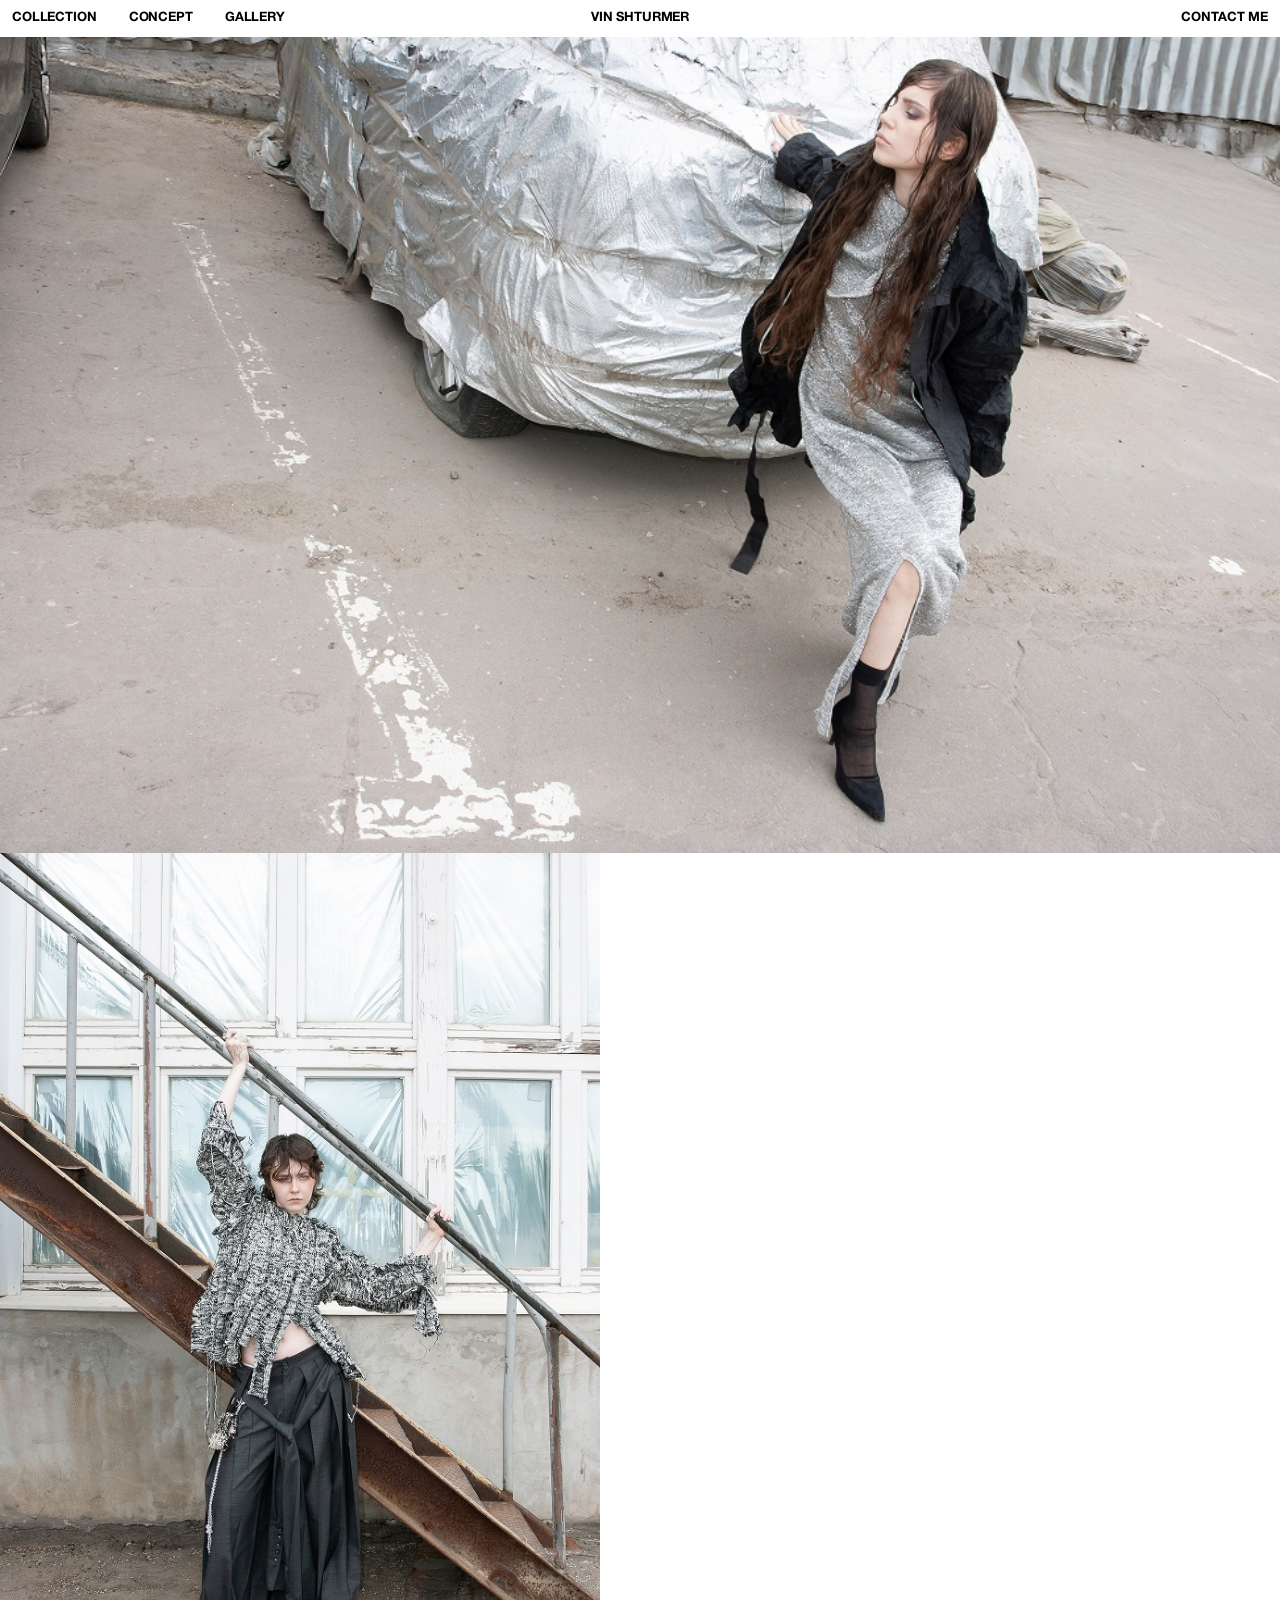
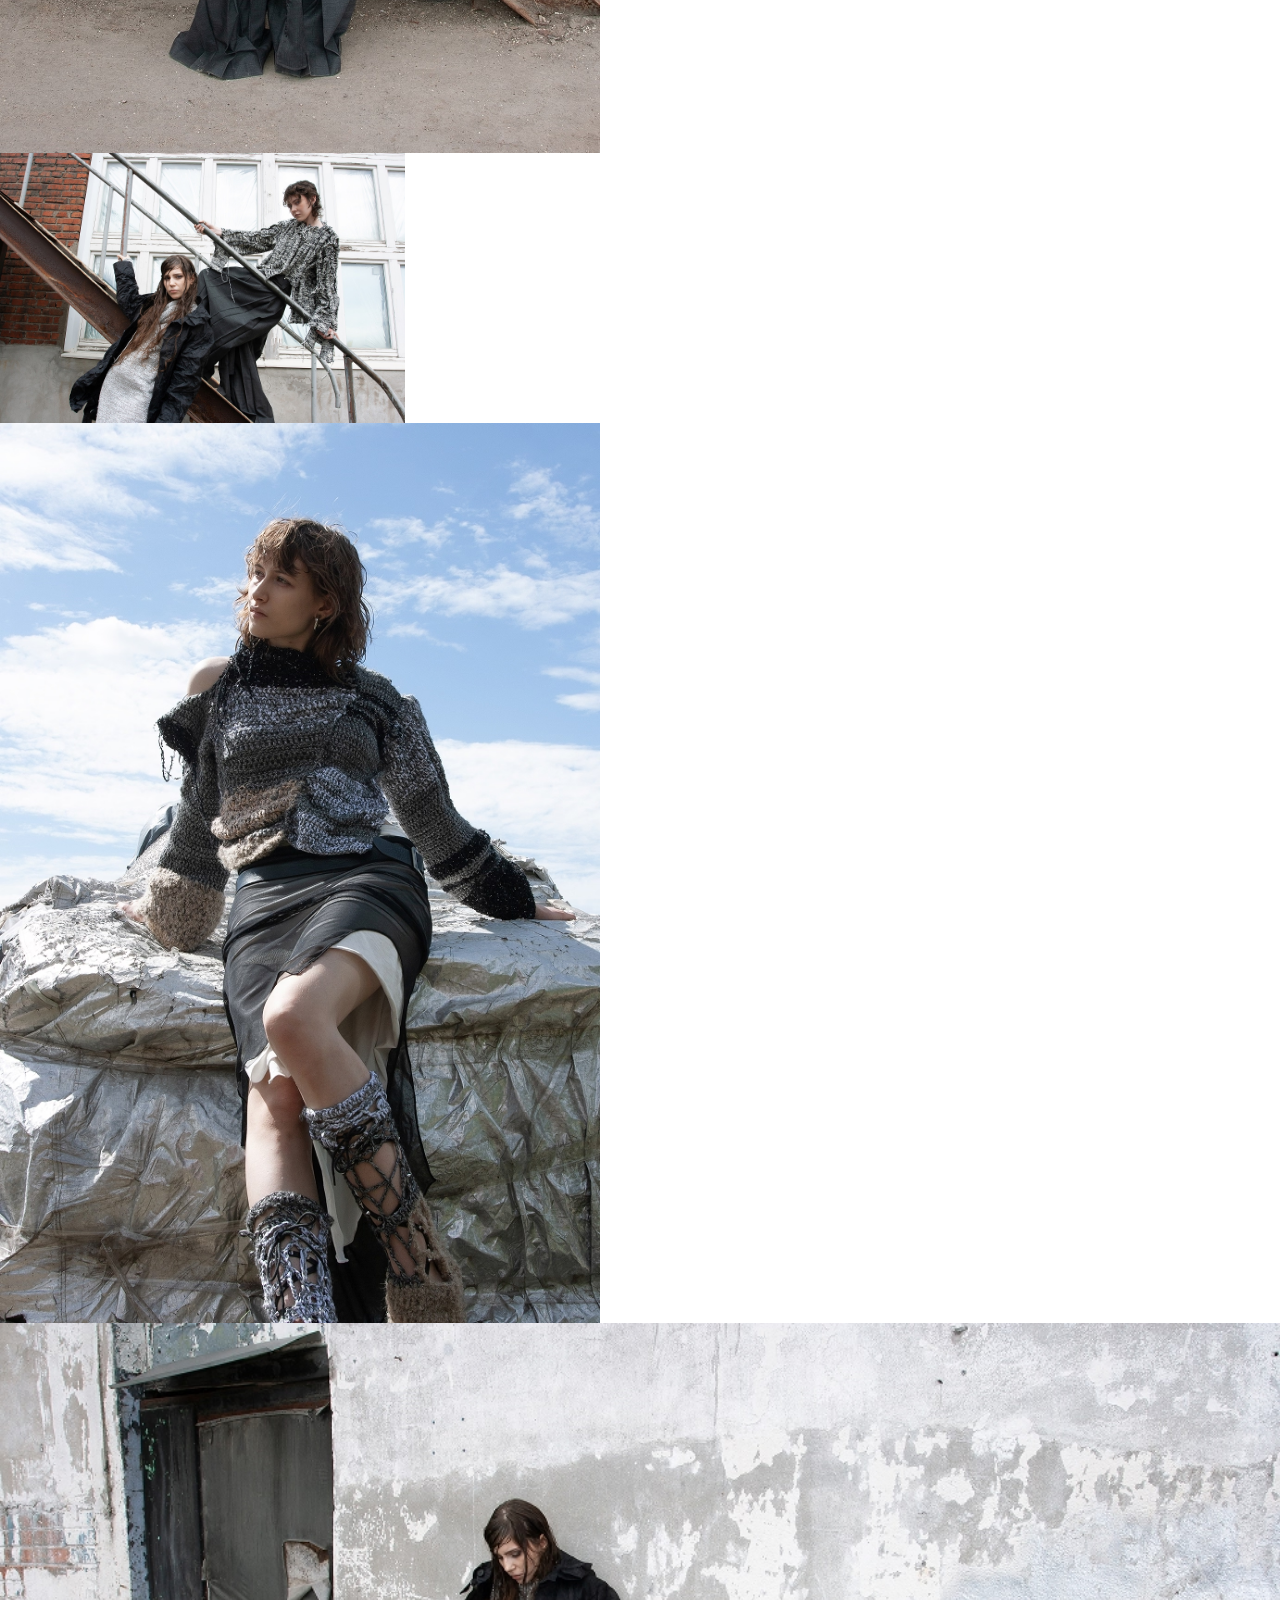
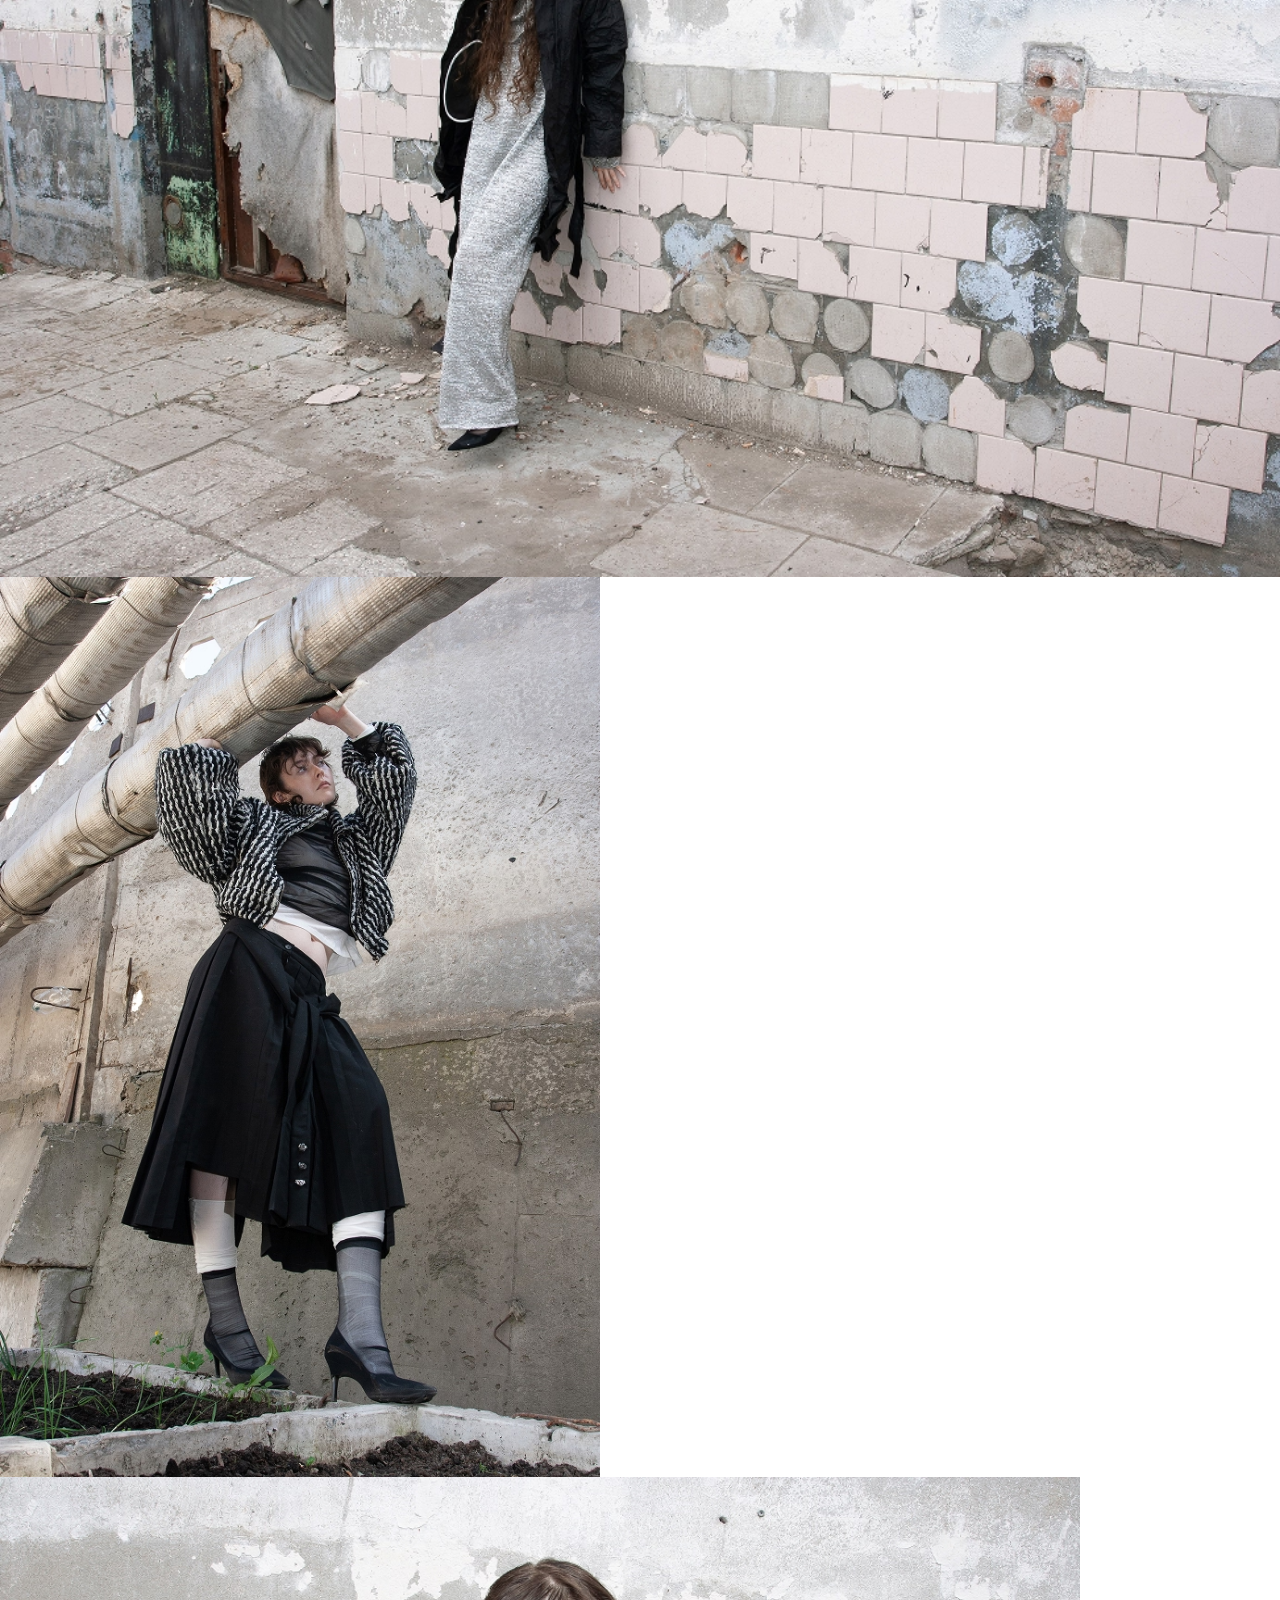
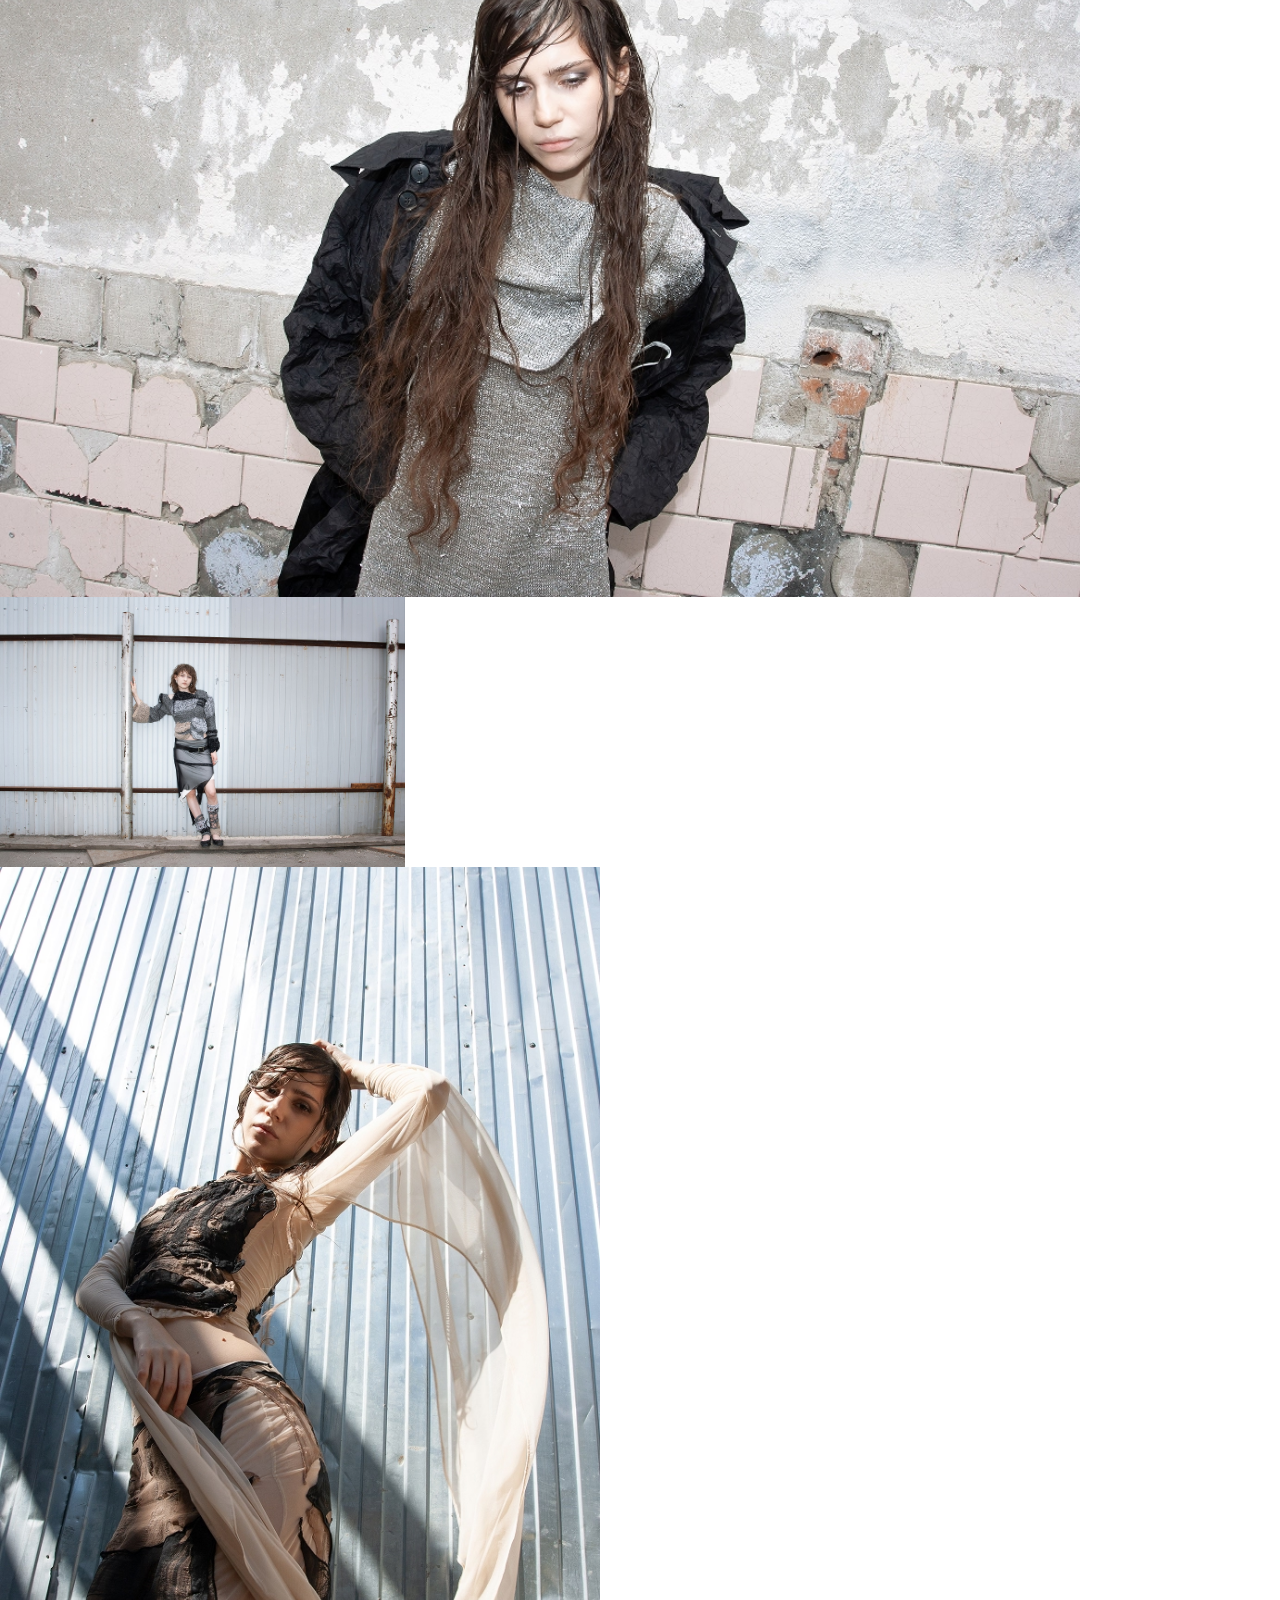
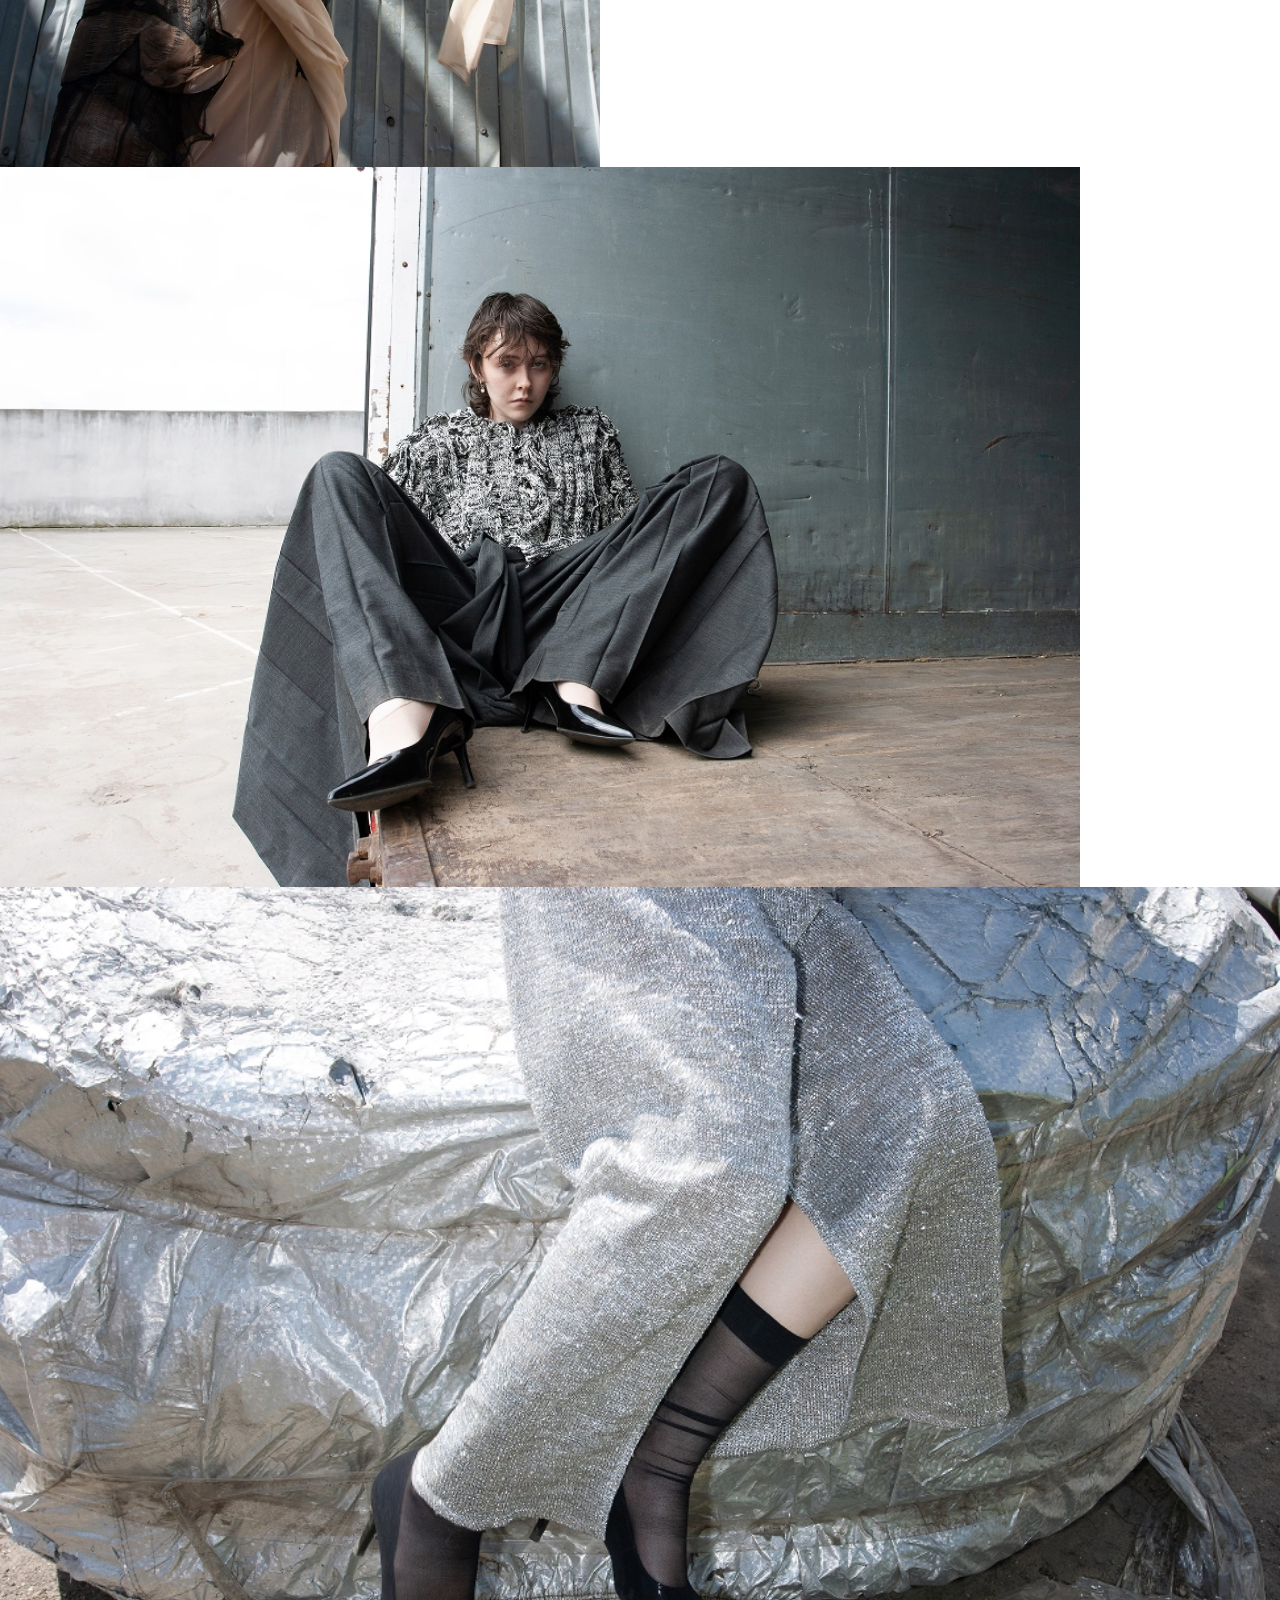
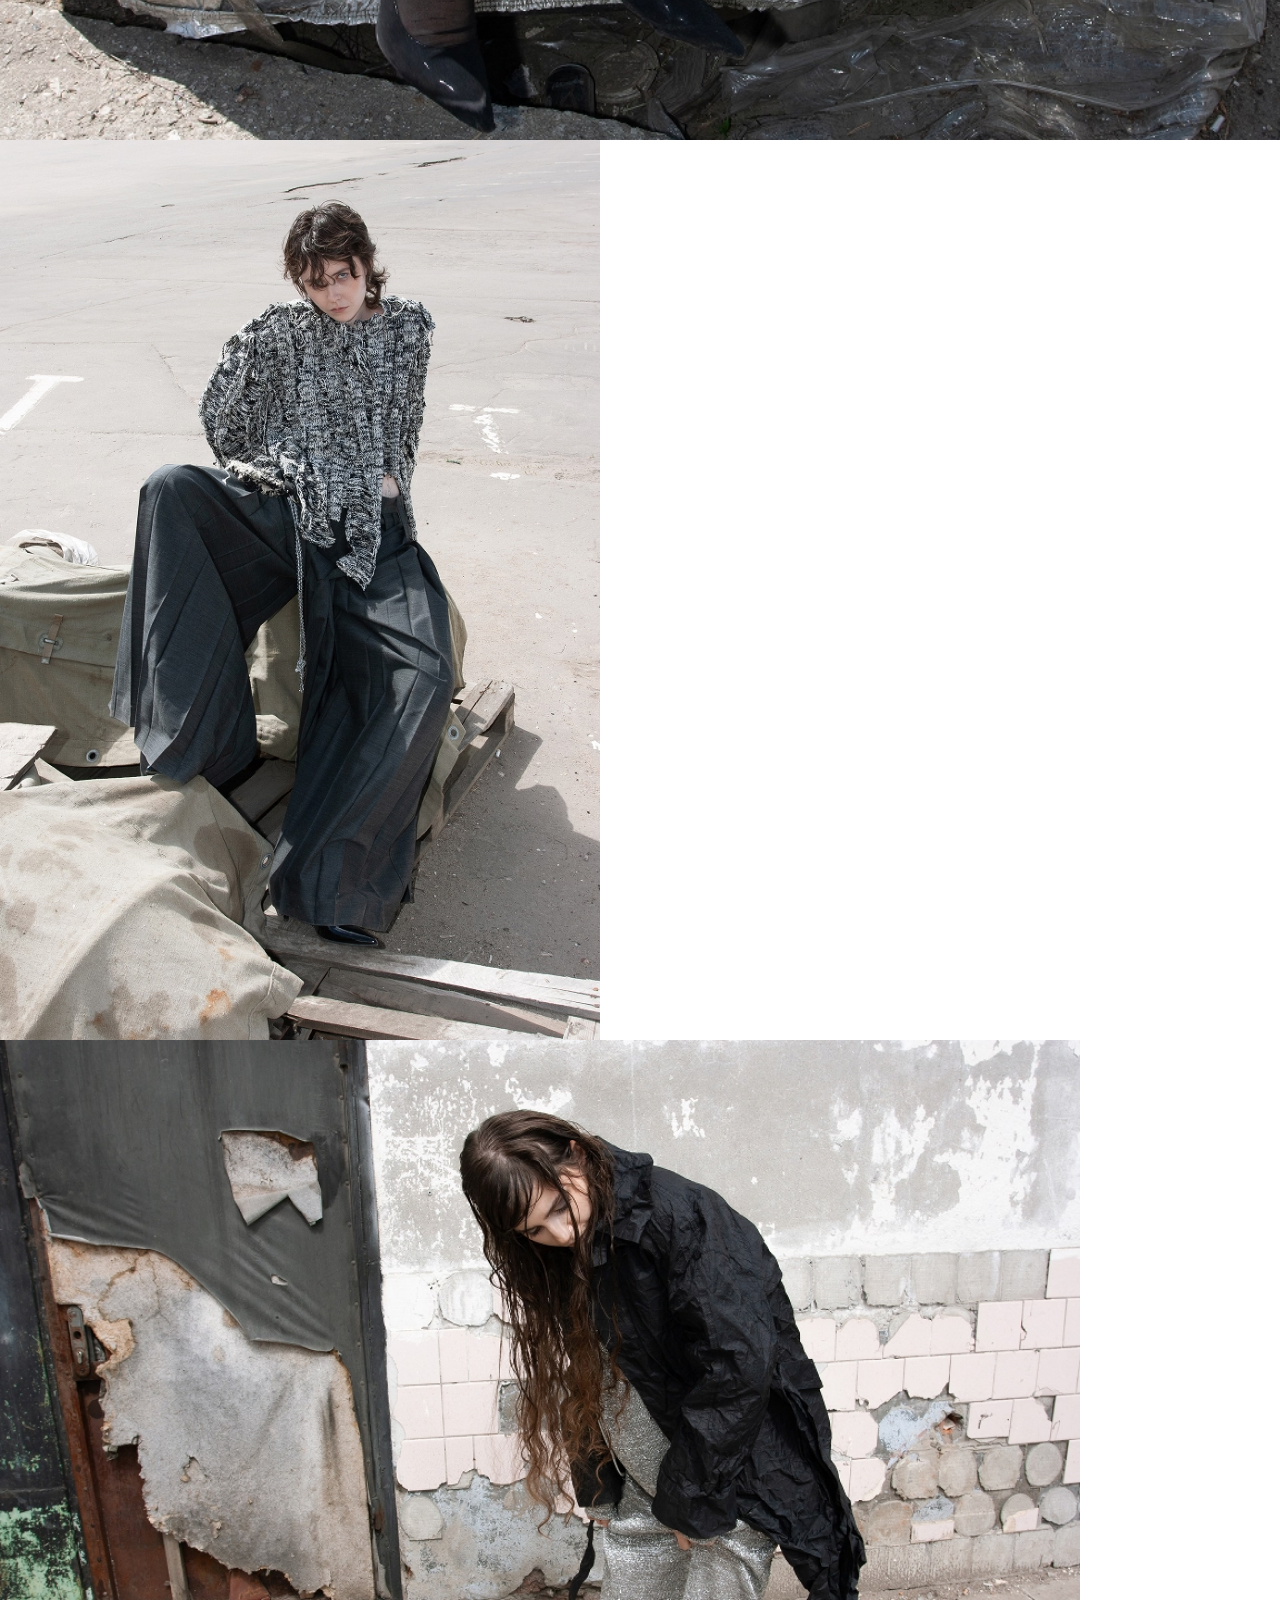
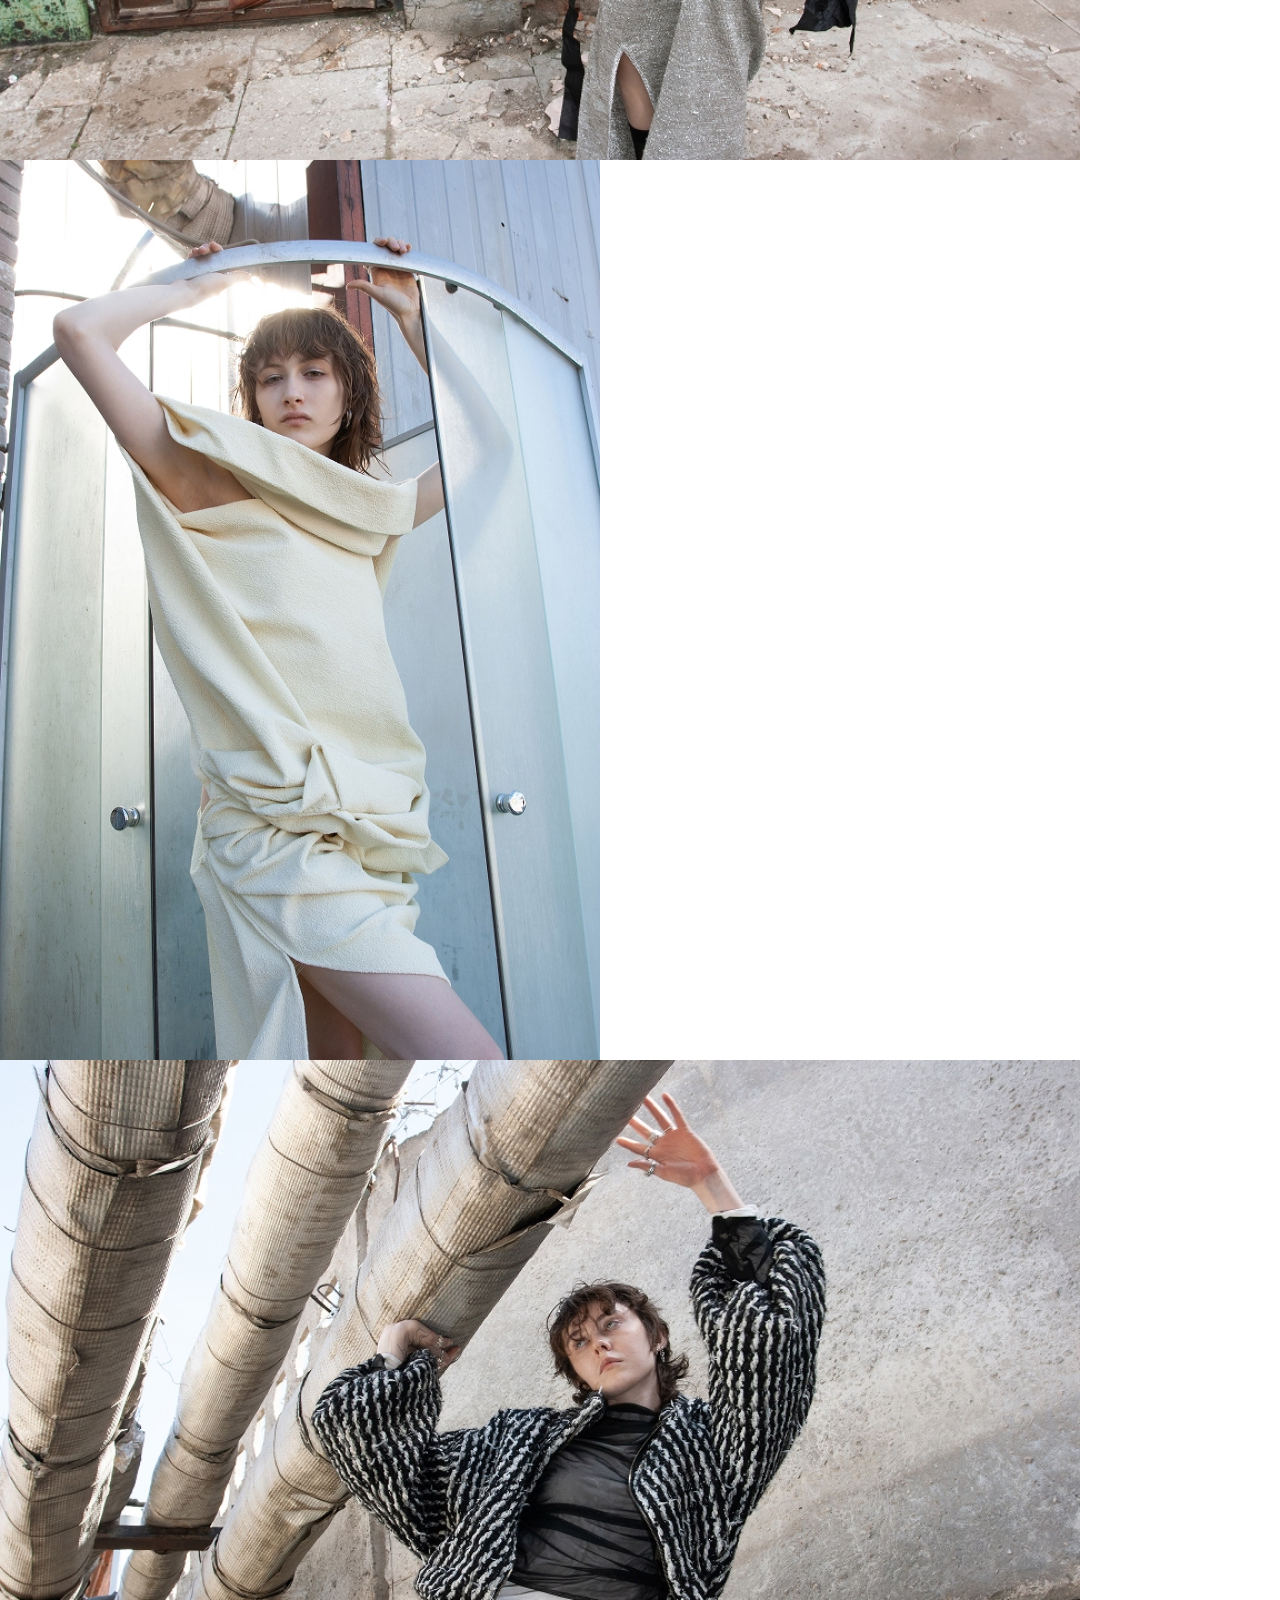
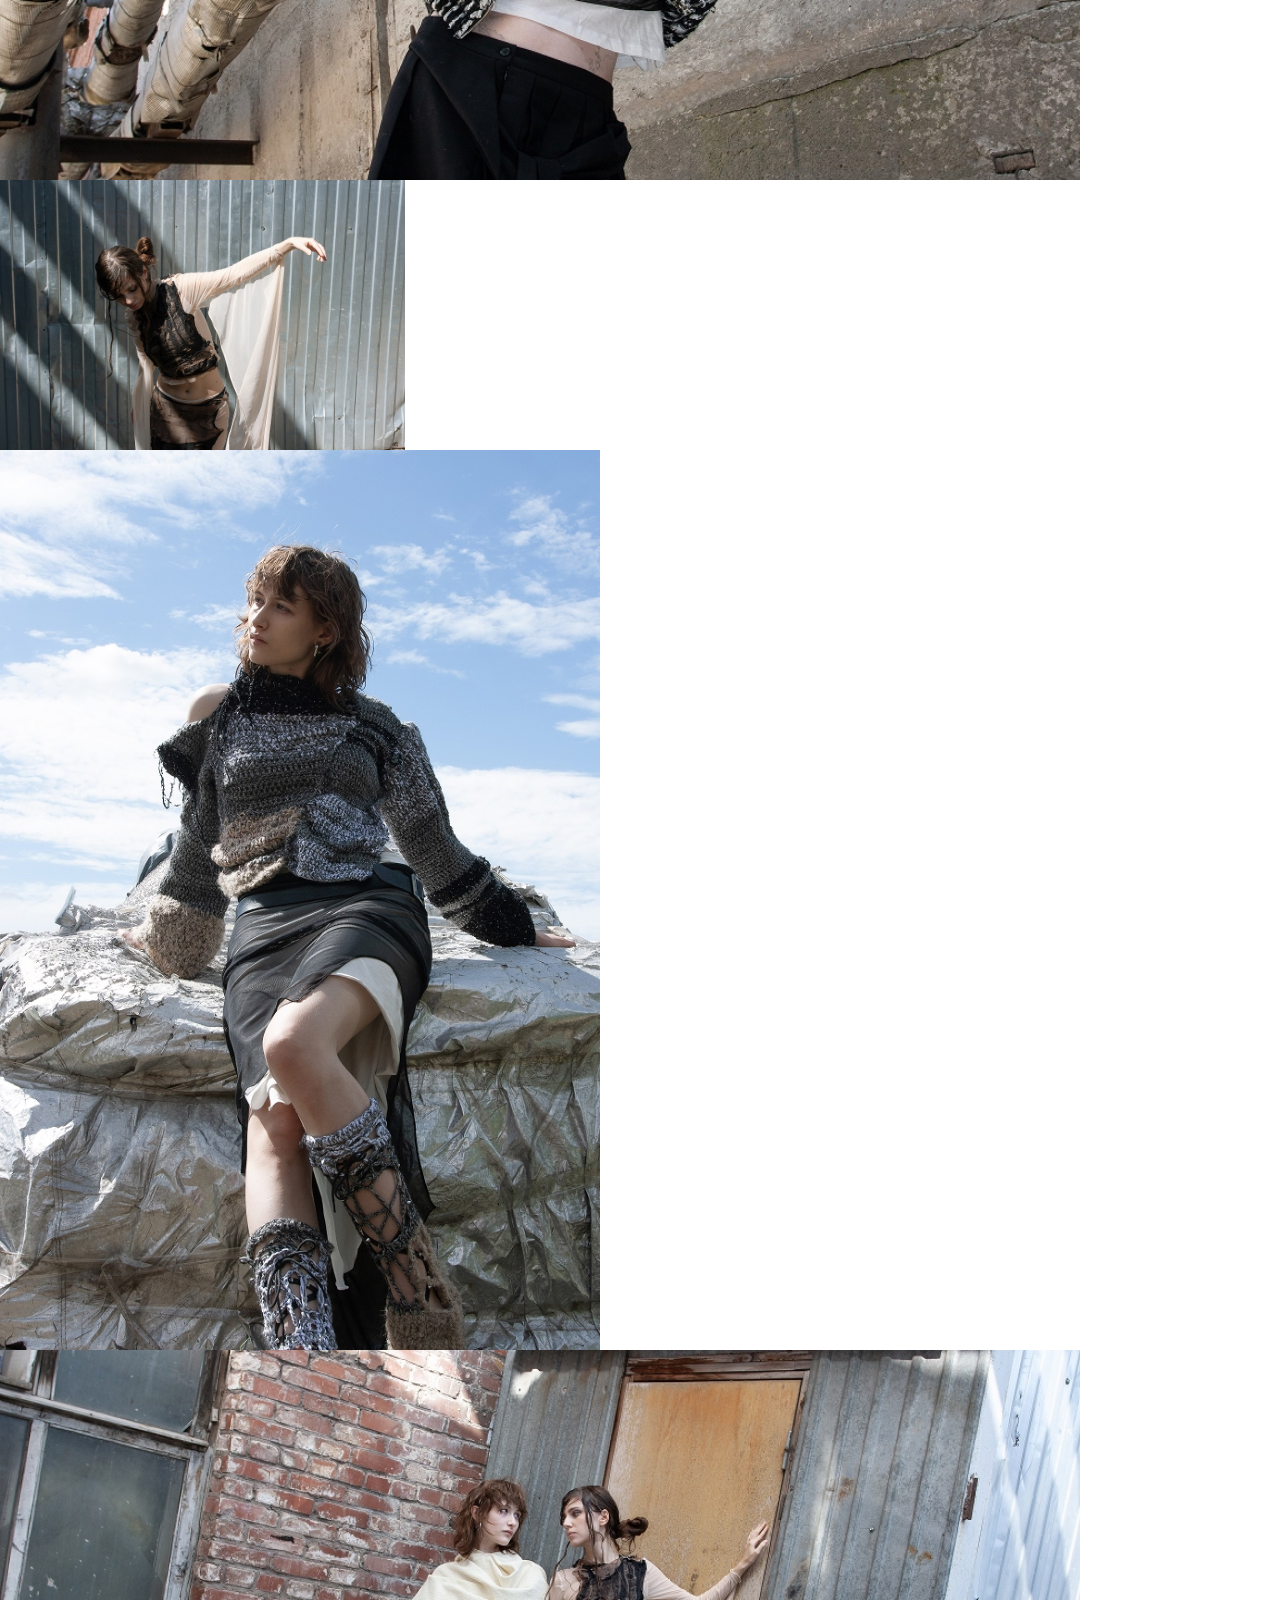
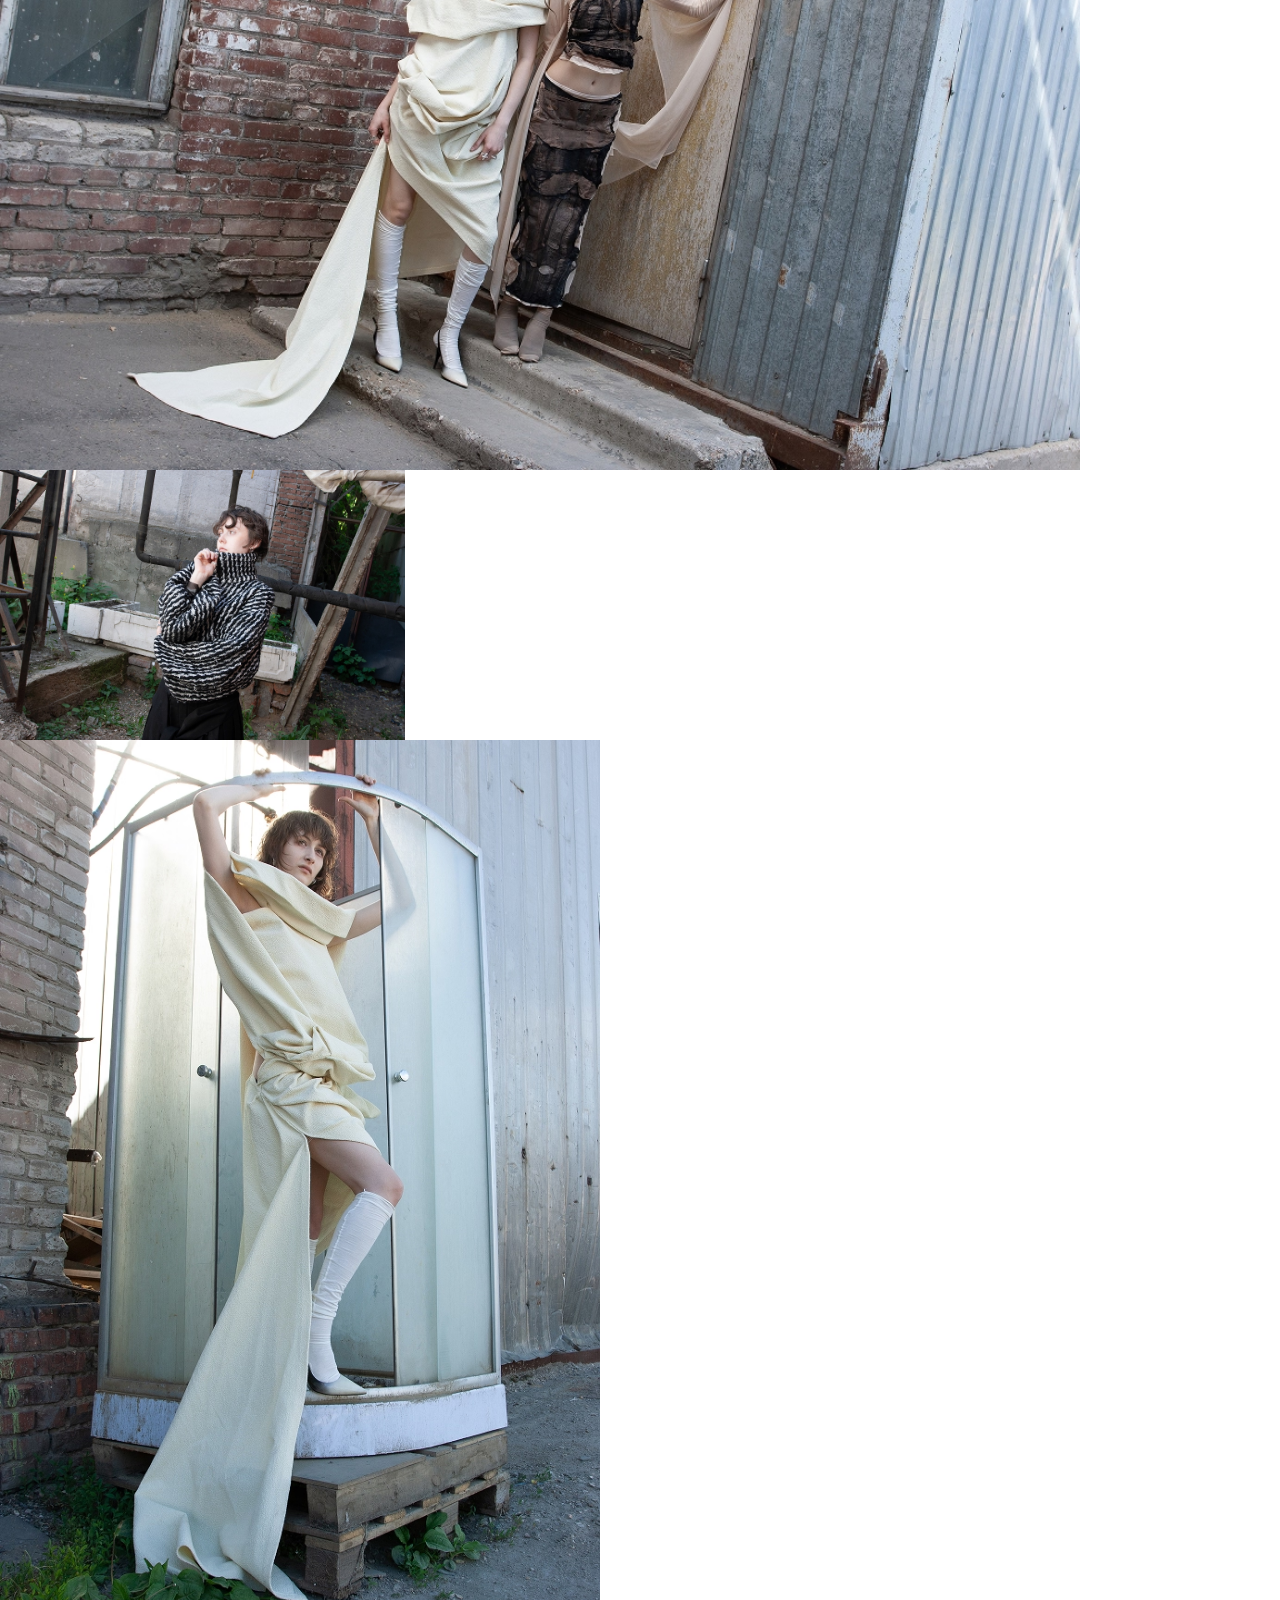
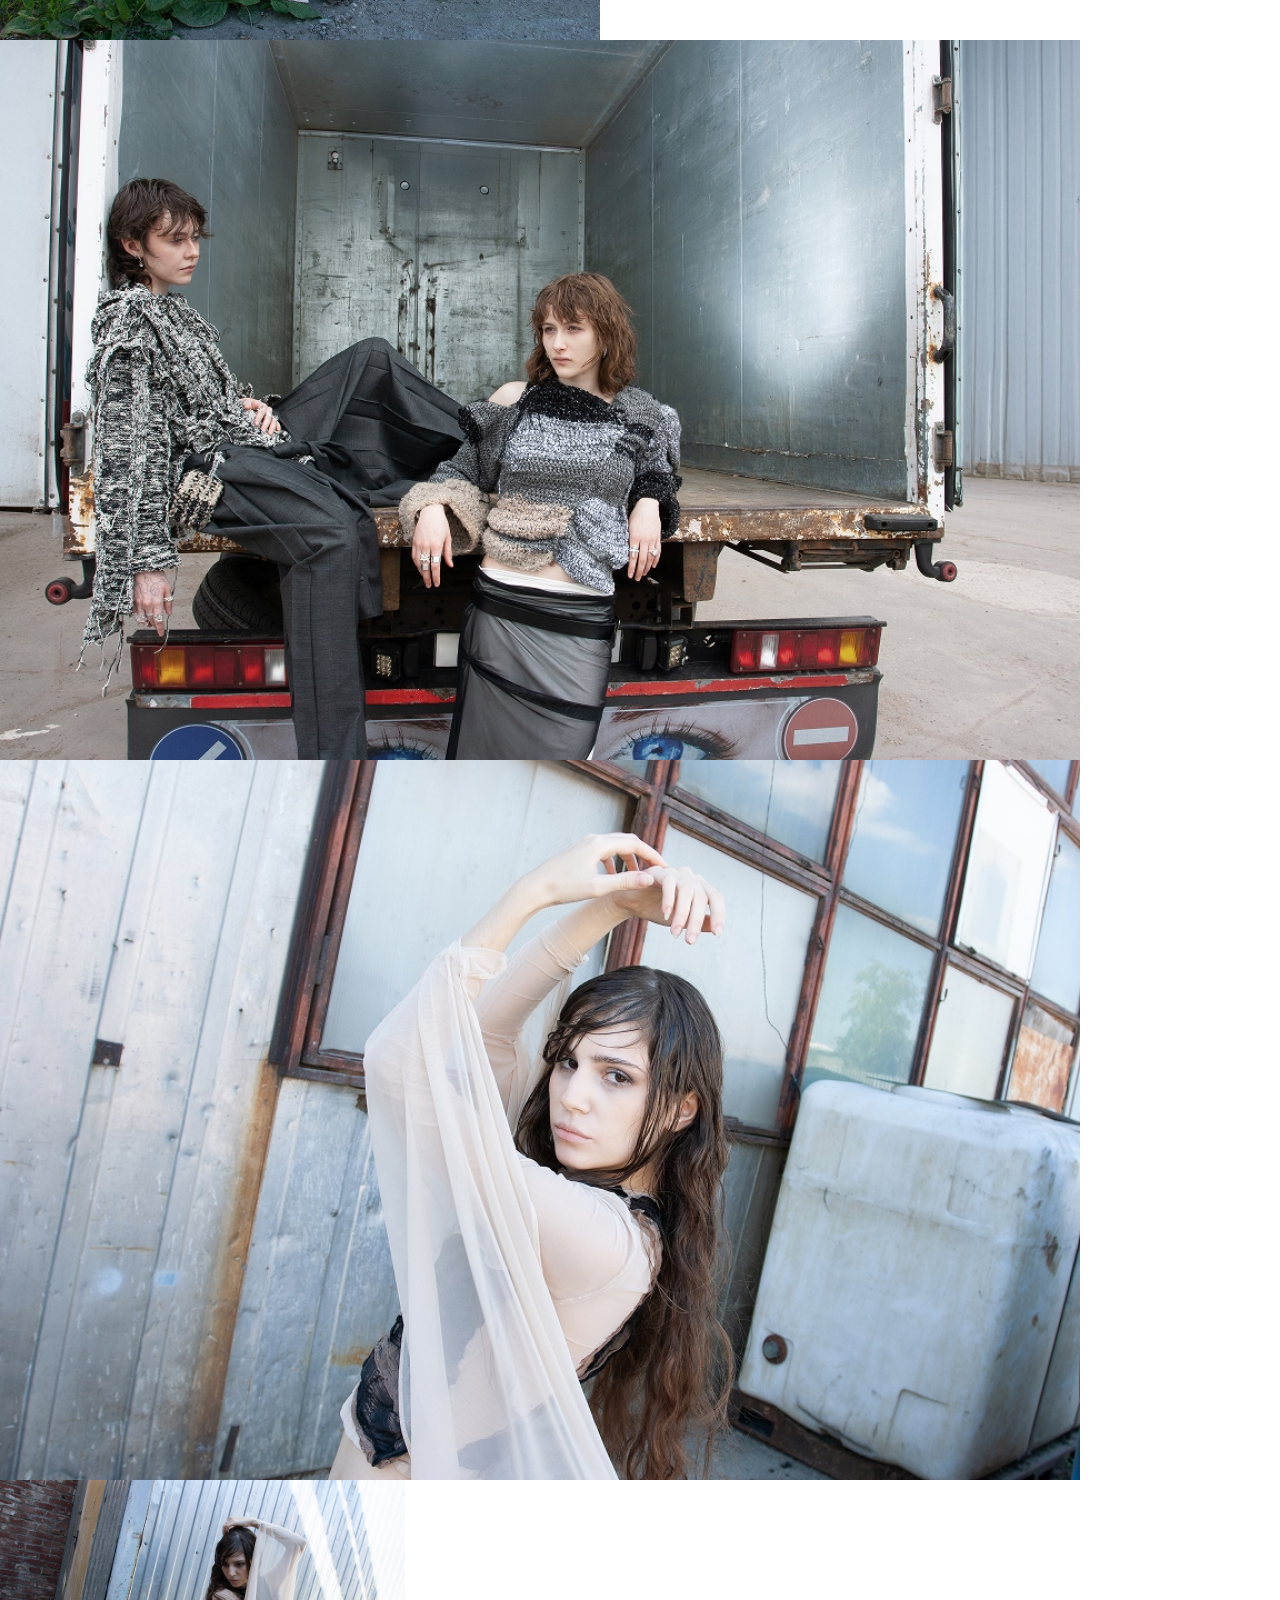
==== gallery.html @ 578186cc "Add gallery page with cross-page fade transition and matching preloader New gallery.html lists real " ====
<!DOCTYPE html>
<html lang="en">
<head>
<meta charset="UTF-8">
<meta name="viewport" content="width=device-width,initial-scale=1.0">
<title>Vin Shturmer — Gallery</title>
<link rel="stylesheet" href="css/style.css?v=202607130200">
<!-- hides <body> (see html.pt-hide in style.css) before first paint, so
     arriving here via the cross-page fade in js/page-transition.js doesn't
     flash the fully-opaque page before fading in -->
<script>document.documentElement.classList.add('pt-hide');</script>
</head>
<body>

<!-- preloader: full-screen takeover shown until the first-screen photos
     have loaded (or the safety timeout fires) — see
     js/gallery-preloader.js, a self-contained match for index.html's -->
<div id="preloader">
  <span id="preloader-brand">Vin Shturmer</span>
  <span id="preloader-percent">0%</span>
  <div id="preloader-photo"></div>
</div>

<!-- header, matching index.html — plain links back to the main page's
     sections since this is its own top-level page, not a scroll target -->
<div id="header">
  <div class="nav-left">
    <a href="index.html">Collection</a>
    <a href="index.html#concept">Concept</a>
    <a href="gallery.html">Gallery</a>
  </div>
  <span class="brand">Vin Shturmer</span>
  <a href="index.html#contact">Contact me</a>
</div>

<!-- 33 photos stacked straight down, full width, no gaps, each at its own
     native aspect ratio (no cropping) — roughly 1 vertical shot per 2
     horizontal ones, in original shoot order within each orientation.
     width/height attributes match each file's real pixel size so the
     browser reserves the right box before the (lazy-loaded) image arrives,
     instead of the page jumping as each one loads in. -->
<section id="gallery-page">
  <img class="gallery-photo-l" loading="lazy" src="assets/images/gallery/IMG_7797%201.avif" width="972" height="648" alt="Look 3">

  <img class="gallery-photo-v" loading="lazy" src="assets/images/gallery/IMG_7799%201.avif" width="648" height="972" alt="Look 1">
  <img class="gallery-photo-s" loading="lazy" src="assets/images/gallery/IMG_7800%201.avif" width="972" height="648" alt="Look 6">

  <img class="gallery-photo-v" loading="lazy" src="assets/images/gallery/IMG_7806%201.avif" width="648" height="972" alt="Look 4">
  <img class="gallery-photo-l" loading="lazy" src="assets/images/gallery/IMG_7798%201.avif" width="972" height="648" alt="Look 5">
  <img class="gallery-photo-v" loading="lazy" src="assets/images/gallery/IMG_7810%201.avif" width="648" height="972" alt="Look 7">
  <img class="gallery-photo-m" loading="lazy" src="assets/images/gallery/IMG_7801%201.avif" width="972" height="648" alt="Look 8">
  <img class="gallery-photo-s" loading="lazy" src="assets/images/gallery/IMG_7802%202.avif" width="972" height="648" alt="Look 9">
  <img class="gallery-photo-v" loading="lazy" src="assets/images/gallery/IMG_7812%201.avif" width="648" height="972" alt="Look 10">
  <img class="gallery-photo-m" loading="lazy" src="assets/images/gallery/IMG_7804%201.avif" width="972" height="648" alt="Look 11">
  <img class="gallery-photo-l" loading="lazy" src="assets/images/gallery/IMG_7805%202.avif" width="972" height="648" alt="Look 12">
  <img class="gallery-photo-v" loading="lazy" src="assets/images/gallery/IMG_7815%202.avif" width="648" height="972" alt="Look 13">
  <img class="gallery-photo-m" loading="lazy" src="assets/images/gallery/IMG_7796%201.avif" width="972" height="648" alt="Look 2">

  <img class="gallery-photo-v" loading="lazy" src="assets/images/gallery/IMG_7822%201.avif" width="648" height="972" alt="Look 16">
  <img class="gallery-photo-m" loading="lazy" src="assets/images/gallery/IMG_7809%201.avif" width="972" height="648" alt="Look 17">
  <img class="gallery-photo-s" loading="lazy" src="assets/images/gallery/IMG_7813%201.avif" width="972" height="648" alt="Look 18">
  <img class="gallery-photo-v" loading="lazy" src="assets/images/gallery/IMG_7823%201.avif" width="648" height="972" alt="Look 19">
  <img class="gallery-photo-m" loading="lazy" src="assets/images/gallery/IMG_7814%202.avif" width="972" height="648" alt="Look 20">
  <img class="gallery-photo-s" loading="lazy" src="assets/images/gallery/IMG_7816%201.avif" width="972" height="648" alt="Look 21">
  <img class="gallery-photo-v" loading="lazy" src="assets/images/gallery/IMG_7826%201.avif" width="648" height="972" alt="Look 22">
  <img class="gallery-photo-m" loading="lazy" src="assets/images/gallery/IMG_7831%202.avif" width="972" height="648" alt="Look 32">

  <img class="gallery-photo-m" loading="lazy" src="assets/images/gallery/IMG_7820%201.avif" width="972" height="648" alt="Look 26">
  <img class="gallery-photo-s" loading="lazy" src="assets/images/gallery/IMG_7817%202.avif" width="972" height="648" alt="Look 23">

  <img class="gallery-photo-l" loading="lazy" src="assets/images/gallery/IMG_7821%202.avif" width="972" height="648" alt="Look 27">
  <img class="gallery-photo-v" loading="lazy" src="assets/images/gallery/IMG_7829%201.avif" width="648" height="972" alt="Look 28">
  <img class="gallery-photo-m" loading="lazy" src="assets/images/gallery/IMG_7824%201.avif" width="972" height="648" alt="Look 29">
  <img class="gallery-photo-l" loading="lazy" src="assets/images/gallery/IMG_7825%201.avif" width="972" height="648" alt="Look 30">
  <img class="gallery-photo-v" loading="lazy" src="assets/images/gallery/IMG_7830%201.avif" width="648" height="972" alt="Look 31">
</section>

<script src="js/gallery-preloader.js?v=202607130200"></script>
<script src="js/page-transition.js?v=202607130200"></script>
</body>
</html>
---- css/style.css ----
@font-face{font-family:'HN';font-weight:700;src:url('../assets/fonts/HN-Bold.otf') format('opentype');}
@font-face{font-family:'HN';font-weight:500;src:url('../assets/fonts/HN-Medium.otf') format('opentype');}

*,*::before,*::after{margin:0;padding:0;box-sizing:border-box;}
html,body{width:100%;background:#fff;}
body{font-family:'HN',sans-serif;-webkit-font-smoothing:antialiased;transition:opacity .25s ease;}

/* ── cross-page fade transition (index.html <-> gallery.html): an inline
   script in <head> (see index.html/gallery.html) adds .pt-hide to <html>
   before the stylesheet finishes blocking render, so the page's first
   paint is already invisible instead of flashing fully-opaque first —
   js/page-transition.js then removes it on a rAF to fade in, and re-adds
   it before following a same-tab link to the other page, to fade out
   first. No JS at all (or the script failing) just leaves body at its
   normal opacity:1 default, so nothing ever gets stuck invisible. ── */
html.pt-hide body{opacity:0;}

/* click-dragging over the hero figure or any of the drag-to-rotate
   turntables (grid tiles, concept-page turntables) has no text to select,
   but the browser doesn't know that — without this, a drag gesture there
   paints the default text-selection highlight over the image and
   whatever's nearby. Scoped to the image/drag areas rather than body so
   the actual body copy (concept-text etc.) stays selectable. */
#fig-wrap,.grid-item,#concept-turn,.c2-turn,.c3-turn,.c4-turn,.c5-turn,.c6-turn,.cm-turn{
  -webkit-user-select:none;user-select:none;
}

/* ── preloader: full-screen takeover, brand+percent row plus a small
   crossfading photo dead-center (built from the same #about photo set via
   buildPhotoLoop in main.js). z-index sits above #header (20) and
   everything else on the page since it's meant to fully obscure the site
   until images have loaded. Desktop centers the brand/percent row
   vertically in the viewport per the Figma frame; mobile pins it to the
   top instead, matching the real #header's own position. ── */
#preloader{
  position:fixed;inset:0;z-index:100;
  background:#fff;
  display:flex;justify-content:space-between;align-items:center;
  padding:10px;
}
/* no transition — this snaps off in one frame rather than fading, since a
   soft crossfade read as the site just being slow to remove it */
#preloader.preloader-hidden{display:none;}
#preloader-brand,#preloader-percent{
  font-family:'HN',sans-serif;font-weight:700;font-size:clamp(13px,min(1.08vw,1.728vh),15.6px);
  letter-spacing:-.01em;text-transform:uppercase;color:#000;white-space:nowrap;
}
#preloader-photo{
  position:absolute;left:50%;top:50%;transform:translate(-50%,-50%);
  width:150px;height:100px;overflow:hidden;pointer-events:none;
}
#preloader-photo img{position:absolute;inset:0;width:100%;height:100%;object-fit:cover;display:none;}
#preloader-photo img.on{display:block;}

@media (max-width:1024px){
  #preloader{align-items:flex-start;}
}

/* ── screen 1 ── */
#screen1{position:relative;height:100vh;overflow:hidden;}

/* ── backgrounds ── */
#bg-wrap{position:absolute;inset:0;z-index:0;}
.bg-img{
  position:absolute;inset:0;
  width:100%;height:100%;
  object-fit:cover;object-position:center;
  opacity:0;
}
.bg-img.on{opacity:1;}

/* ── figure (no-bg turntable) ── */
#fig-wrap{position:absolute;top:50%;left:50%;transform:translate(-50%,-50%);height:82vh;width:calc(82vh * 683 / 1024);z-index:10;}
#fig-wrap img{
  position:absolute;inset:0;
  width:100%;height:100%;
  object-fit:contain;object-position:bottom center;
  display:none;pointer-events:none;
}
#fig-wrap img.on{display:block;}

/* ── header ── */
#header{position:fixed;top:0;left:0;right:0;z-index:20;display:flex;align-items:center;justify-content:space-between;padding:12px 12px;font-size:13px;font-weight:700;letter-spacing:-.01em;text-transform:uppercase;color:#000;background:#fff;}
#header.no-bg{background:transparent;}

/* dev-only toggle: pick a scroll transition style for the look blocks */
#scroll-mode-toggle{
  position:fixed;top:76px;left:8px;z-index:60;
  background:#fff;border:1px solid #000;border-radius:4px;padding:6px 8px;
  font-family:sans-serif;font-size:11px;color:#000;
  display:flex;flex-direction:column;gap:4px;
}
#scroll-mode-toggle label{display:flex;align-items:center;gap:5px;cursor:pointer;white-space:nowrap;}

/* snap + crossfade: the actual page scroller (html) snaps to the start of
   each look canvas; canvases without scroll-snap-align (screen1, gallery)
   are simply not snap targets, so normal scroll continues through them
   unaffected. */
html[data-scroll-mode="fade"]{
  scroll-snap-type:y mandatory;
}
html[data-scroll-mode="fade"] #concept-canvas,
html[data-scroll-mode="fade"] .concept-canvas{
  scroll-snap-align:start;
  scroll-snap-stop:always;
  transition:opacity .1s linear;
}

/* sticky photo scrub: each look gets a tall spacer after its canvas; while
   scrolling through that spacer the photo pins center-screen and flips
   frames based on scroll progress instead of a timer. Only active in this
   mode — hidden (and the original timer-driven photo hidden) otherwise. */
.sticky-scrub-zone{display:none;position:relative;height:280vh;}
html[data-scroll-mode="scrub"] .sticky-scrub-zone{display:block;}
/* margin-top (pulling the zone up flush against its look's real content,
   with no dead scroll before it) is computed live in main.js — see
   updateScrubZoneOffsets */
html[data-scroll-mode="scrub"] #concept-photo,
html[data-scroll-mode="scrub"] #concept-photo-2,
html[data-scroll-mode="scrub"] #concept-photo-3,
html[data-scroll-mode="scrub"] #concept-photo-4,
html[data-scroll-mode="scrub"] #concept-photo-5,
html[data-scroll-mode="scrub"] #concept-photo-6{
  display:none;
}
.sticky-scrub-inner{
  position:sticky;top:0;height:100vh;
  display:flex;align-items:center;justify-content:center;
}
.sticky-scrub-photo{position:relative;}
.sticky-scrub-photo img{position:absolute;inset:0;width:100%;height:100%;object-fit:cover;object-position:center;display:none;}
.sticky-scrub-photo img.on{display:block;}
/* same box sizes as each look's original photo (in vw, so aspect holds at any width):
   a = 300x200 (looks 1, 3); b = 400x600 (looks 2, 5); c = 980x600 (looks 4, 6) */
.scrub-size-a{width:20.83vw;height:13.89vw;}
.scrub-size-b{width:27.78vw;height:41.67vw;}
.scrub-size-c{width:68.06vw;height:41.67vw;}

/* fixed "LOOK N" nav, vertically centered on screen, visible only while
   scrolling through the concept section; active look highlighted in black,
   the rest faded — mirrors the same look-tracking used by the rail thumbnail */
.look-nav{
  position:fixed;top:50%;left:0;right:0;transform:translateY(-50%);
  z-index:15;
  display:flex;justify-content:space-between;align-items:center;
  padding:0 12px;
  pointer-events:none;
  opacity:0;
}
.look-nav.in-view{opacity:1;}
.look-nav-item{
  font-family:'HN',sans-serif;font-weight:700;font-size:13px;
  letter-spacing:-.01em;text-transform:uppercase;
  color:rgba(0,0,0,.1);
}
.look-nav-item.active{color:#000;}
#header .nav-left{display:flex;gap:32px;}
#header a{text-decoration:none;color:#000;cursor:pointer;opacity:1;}
#header a:hover{opacity:.7;}
#header .brand{
  position:absolute;left:50%;transform:translateX(-50%);
  font-weight:700;
}

.caption{
  position:absolute;
  z-index:2;
  text-align:center;
  pointer-events:none;
}
.caption-centered{top:50%;left:50%;transform:translate(-50%,-50%);color:#000;}
.caption-bottom{bottom:24px;left:50%;transform:translateX(-50%);color:#fff;}
.caption .line1{
  display:block;
  font-size:13px;font-weight:700;
  letter-spacing:0;text-transform:uppercase;
}
.caption .line2{
  display:block;
  font-size:13px;font-weight:700;
  letter-spacing:calc(2.9vw);text-transform:uppercase;
}

/* ── about / general concept intro (1440x900 reference, single viewport) ── */
#about{position:relative;height:100vh;background:#fff;overflow:hidden;}


/* font-size uses min(vw, vh*1.6) rather than plain vw: top/left above are
   %-of-height on this 100vh section, so they already shrink with a shorter
   window — but plain vw-only text doesn't, so on a short-but-wide window
   the (relatively too-large) text overruns the now-tighter vertical gap
   and overlaps the row below. The vh term (1.6 = 1440/900, this section's
   own reference ratio) makes the font shrink in step with the layout
   whichever dimension is actually the tighter constraint. */
.about-heading{
  position:absolute;left:41.67%;top:10%;
  font-family:'HN',sans-serif;font-weight:700;font-size:13px;
  letter-spacing:-.01em;text-transform:uppercase;color:#000;
  white-space:nowrap;
}

.about-text{
  position:absolute;left:50%;top:11.5%;width:19.33%;
  font-family:'HN',sans-serif;font-weight:500;font-size:clamp(10px,min(1.08vw,1.728vh),13px);
  letter-spacing:-.01em;text-align:justify;color:#000;
}
.about-text p{margin-bottom:1.5em;}
.about-text p:last-child{margin-bottom:0;}

.about-row{
  position:absolute;left:1.18%;top:55.11%;width:97.78%;
  display:flex;justify-content:space-between;
}
/* width/height use min(vw, vh*1.6) like the font-sizes above — a vw-only
   box doesn't shrink on a short window, so at extreme aspect ratios it
   stays large while .about-row's top:55.11% keeps rising to meet it */
.about-photo{position:relative;width:min(10.417vw,16.667vh);height:min(6.944vw,11.11vh);overflow:hidden;}
.about-photo img{position:absolute;inset:0;width:100%;height:100%;object-fit:cover;object-position:center;display:none;pointer-events:none;}
.about-photo img.on{display:block;}

/* mobile: stacked flow instead of the desktop's absolute-positioned
   overlay (400px-wide reference, so px values below convert to vw as
   px/400*100). Only 4 of the 5 photos show — the design has the 5th
   hidden on this layout, not a mistake. No repeated mini-header/back
   link here (unlike the Figma frame) since the site already has one
   persistent fixed #header used everywhere, mobile included. */
@media (max-width:1024px){
  #about{height:100vh;padding: 10px; overflow:hidden;display: flex;flex-direction: column;justify-content: space-around;}
  .about-heading{
    position:static;
    font-size:13px;letter-spacing:-.01em;text-align:center;
  }
  .about-text{
    position:static;width:100%;
    font-size:13px;font-weight:500;
  }
  .about-row{
    position:static;width:100%;
    flex-direction:column;align-items:center;gap: 10px;
  }
  .about-photo{width:28.13vw;height:18.75vw;}
  #about-photo-5{display:none;}
}

/* ── screen 2: gallery grid ── */
#gallery{
  position:relative;
  padding-bottom: 5%;
  height:100vh;
  background:#fff;
}
#grid-wrap{
  height:100%;
  display:grid;
  grid-template-columns:repeat(3,1fr);
  grid-template-rows:repeat(2,1fr);
}
.grid-item{
  position:relative;
  cursor:grab;
  touch-action:none;
  transition:opacity .3s;
}
.grid-item:active{cursor:grabbing;}
#grid-wrap.dragging .grid-item:not(.active){opacity:.3;}
.grid-item img{
  position:absolute;
  left:50%;bottom:0;
  height:88%;
  width:auto;
  max-width:100%;
  object-fit:contain;
  display:none;
  pointer-events:none;
}
.grid-item img.on{display:block;}

/* ── concept ──
   Whole block is one proportional canvas (1440x3200 reference, ~1:2.222 ratio)
   so the overlapping/staggered collage scales as a unit at any width. */
#concept{background:#fff;padding-top:0px;}
#concept-canvas,.concept-canvas{position:relative;width:100%;padding-top:222.22%;}
#concept-canvas > *,.concept-canvas > *{position:absolute;}

#concept-text{
  left:50%;top:2.3%;width:49.24%;z-index:3;
  font-size:clamp(10px,.9vw,13px);font-weight:500;
  letter-spacing:-.01em;text-align:justify;color:#000;
}

.c-collage-img{
  width:37.01%;height:25%;object-fit:cover;object-position:center;
  opacity:0;
  pointer-events:none;
}
.c-collage-img.revealed{opacity:1;}
/* the col-* clusters (pre-composed collage images, not single garment
   crops) are always visible — no scroll-reveal fade for these, unlike the
   m-* photos above */
.c-collage-img.c-col{opacity:1;}
.cm1{left:6.25%;top:.31%;width:37.01%;height:25%;object-fit:cover;object-position:center;z-index:2;pointer-events:none;}
.cm2{left:25.49%;top:6.88%;z-index:3;pointer-events:none;}
.cm3{left:60%;top:40.53%;z-index:4;pointer-events:none;}
.cm4{left:53.06%;top:57.06%;z-index:5;pointer-events:none;}
.c1-col{left:44%;top:13%;width:11%;height:4.52%;object-fit:contain;z-index:2;}

/* width:45.83% (canvas-%) and height:90vh (viewport-%) used to scale
   independently, so at most real window sizes their ratio didn't match
   the photo's, leaving a bare gap on the left/right where the box's own
   background showed through instead of the photo. aspect-ratio locks the
   box to the photo's own ratio (683:1024, same as the -fill exports) off
   the authoritative height:90vh, so object-fit:contain always fills it
   exactly with no gap. left is 50%+translateX(-50%) instead of a fixed
   27.08% since the width is now derived from height and varies with
   viewport — a fixed left percent would no longer land it in the same
   centered spot the old 27.08%+45.83%/2 did. overflow:hidden stays as a
   defensive clip (there shouldn't be any overflow to catch now that the
   box is exactly aspect-matched, but costs nothing to keep). */
#concept-turn{left:50%;top:27.34%;height:90vh;aspect-ratio:683/1024;transform:translateX(-50%);z-index:1;cursor:grab;touch-action:none;overflow:hidden;}
#concept-turn.active{cursor:grabbing;}
#concept-turn img{position:absolute;inset:0;width:100%;height:100%;object-fit:contain;object-position:bottom center;display:none;pointer-events:none;}
#concept-turn img.on{display:block;}

.c-photo{left:39.58%;top:82.81%;width:20.83%;height:6.25%;}
.c-photo img{position:absolute;inset:0;width:100%;height:100%;object-fit:cover;object-position:center;display:none;pointer-events:none;}
.c-photo img.on{display:block;}

/* ── rotate hint: small icon+label overlay shown on every look's turntable
   (all six desktop turntables + their six mobile counterparts share this
   class), hinting that the figure can be drag-rotated. Fades out the first
   time that particular turntable is dragged — see buildDragTurntable in
   main.js — and stays hidden for the rest of the visit. */
.turn-hint{
  font-family:'HN',sans-serif;font-weight:700;font-size:13px;
  letter-spacing:-.01em;
  position:absolute;left:50%;bottom:4%;transform:translateX(-50%);
  display:flex;flex-direction:column;align-items:center;gap:0px;
  z-index:10;pointer-events:none;
  color:rgba(0,0,0,.2);
  transition:opacity .2s ease;
}
.turn-hint.turn-hint-hidden{opacity:0 !important;}
/* rotate glyph as a masked background (Feather "rotate-cw" icon) rather than
   a Unicode arrow character — several common Unicode rotate arrows have no
   glyph in the site's font stack on macOS and render as empty space */

.turn-hint-label{
  font-family:'HN',sans-serif;font-weight:700;font-size:13px;letter-spacing:-.01em;
  letter-spacing:0;text-transform:uppercase;
}

/* ── concept: look 2 block (same canvas system, patterns, and reveal/snap
   behavior as the look 1 block above) ── */
.concept-text2{
  left:50%;top:0%;width:49.24%;z-index:3;
  font-size:clamp(10px,.9vw,13px);font-weight:500;
  letter-spacing:-.01em;text-align:justify;color:#000;
}

.c2-xl{left:.76%;top:15.875%;width:78.4%;height:55.875%;z-index:0;overflow:hidden;pointer-events:none;}
.c2-xl img{position:absolute;inset:0;width:100%;height:100%;object-fit:cover;pointer-events:none;}
.c2-m2{left:65.76%;top:34.97%;width:23.13%;height:15.625%;z-index:3;pointer-events:none;}
.c2-m3{left:60.14%;top:56.125%;width:23.13%;height:15.625%;z-index:4;pointer-events:none;}
.c2-col{left:66%;top:0.5%;width:20%;height:5.86%;object-fit:contain;z-index:3;pointer-events:none;}

/* overflow:hidden — the hi-res frame set's correction (FRAME_FIX_HIRES)
   needs more overscan than this box's own aspect leaves slack for, so the
   oversized frame has to crop at the edges instead of spilling past the
   container */
.c2-turn{left:0;top:0;width:45.83%;height:95vh;z-index:1;cursor:grab;touch-action:none;overflow:hidden;}
.c2-turn.active{cursor:grabbing;}
.c2-turn img{position:absolute;inset:0;width:100%;height:100%;object-fit:contain;object-position:bottom center;display:none;pointer-events:none;}
.c2-turn img.on{display:block;}

.c2-photo{left:36.11%;top:76.5625%;width:27.78%;height:18.75%;}

/* ── concept: look 3 block ── */
.concept-text3{
  left:50%;top:0%;width:49.24%;z-index:3;
  font-size:clamp(10px,.9vw,13px);font-weight:500;
  letter-spacing:-.01em;text-align:justify;color:#000;
}
/* overflow:hidden — see .c2-turn's comment */
.c3-turn{left:0;top:0;width:45.83%;height:95vh;z-index:1;cursor:grab;touch-action:none;overflow:hidden;}
.c3-turn.active{cursor:grabbing;}
.c3-turn img{position:absolute;inset:0;width:100%;height:100%;object-fit:contain;object-position:bottom center;display:none;pointer-events:none;}
.c3-turn img.on{display:block;}

.c3-xl{left:23.4%;top:30.94%;width:66.875%;height:49.8125%;z-index:2;overflow:hidden;pointer-events:none;}
.c3-xl img{position:absolute;inset:0;width:100%;height:100%;object-fit:cover;object-position:center;pointer-events:none;}
.c3-m1{left:8.89%;top:31.5625%;width:24.93%;height:16.8125%;z-index:3;pointer-events:none;}
.c3-m2{left:21.39%;top:35.6875%;width:21.875%;height:14.75%;z-index:4;pointer-events:none;}
.c3-m3{left:1.39%;top:65.125%;width:24.93%;height:16.8125%;z-index:5;pointer-events:none;}
.c3-col{right:0%;top:0.5%;width:28%;height:16.94%;object-fit:contain;z-index:6;}

.c3-photo{left:39.58%;top:82.8125%;width:20.83%;height:6.25%;}

/* ── concept: look 4 block ── */
.concept-text4{
  left:50%;top:1%;width:49.24%;z-index:3;
  font-size:clamp(10px,.9vw,13px);font-weight:500;
  letter-spacing:-.01em;text-align:justify;color:#000;
}
/* overflow:hidden — see .c2-turn's comment */
.c4-turn{left:0;top:0;width:45.83%;height:95vh;z-index:1;cursor:grab;touch-action:none;overflow:hidden;}
.c4-turn.active{cursor:grabbing;}
.c4-turn img{position:absolute;inset:0;width:100%;height:100%;object-fit:contain;object-position:bottom center;display:none;pointer-events:none;}
.c4-turn img.on{display:block;}

.c4-m1{left:30.28%;top:38.75%;width:23.125%;height:15.625%;z-index:2;pointer-events:none;}
.c4-m2{left:38.47%;top:43.375%;width:23.125%;height:15.625%;z-index:3;pointer-events:none;}
.c4-m3{left:46.6%;top:45.25%;width:23.125%;height:15.625%;z-index:4;pointer-events:none;}
.c4-m4{left:33.26%;top:50.34%;width:23.125%;height:15.625%;z-index:5;pointer-events:none;}
.c4-m5{left:39.6%;top:56.28%;width:23.125%;height:15.625%;z-index:6;transform:scaleX(-1);pointer-events:none;}
.c4-col1{left:3%;top:2%;width:50%;height:26.67%;object-fit:contain;z-index:0;}
.c4-col2{right:0%;top:9%;width:62%;height:auto;object-fit:contain;z-index:0;}
.c4-photo{left:15.97%;top:76.5625%;width:68.06%;height:18.75%;z-index:7;}

/* ── concept: look 5 block (turntable uses the real background-fill frames,
   like look 1's) ── */
.concept-text5{
  left:50%;top:1.3%;width:49.24%;z-index:3;
  font-size:clamp(10px,.9vw,13px);font-weight:500;
  letter-spacing:-.01em;text-align:justify;color:#000;
}
/* width/height here are both %-of-canvas, so they scale together and stay
   aspect-matched to the photo (683:1024) unlike #concept-turn's old vh mix —
   overflow:hidden is just a defensive clip, not covering a real gap */
.c5-turn{left:0;top:0;width:calc(45.83% * 0.8);height:calc(30.94%*0.8);z-index:1;cursor:grab;touch-action:none;overflow:hidden;}
.c5-turn.active{cursor:grabbing;}
.c5-turn img{position:absolute;inset:0;width:100%;height:100%;object-fit:contain;object-position:bottom center;display:none;pointer-events:none;}
.c5-turn img.on{display:block;}

.c5-m1{left:0;top:26.25%;width:37.01%;height:25%;z-index:2;pointer-events:none;}
.c5-m2{left:17.64%;top:32.4375%;width:37.01%;height:25%;z-index:3;pointer-events:none;}
.c5-m3{left:33.06%;top:41.22%;width:37.01%;height:25%;z-index:4;pointer-events:none;}
.c5-m4{left:60%;top:46.34%;width:37.01%;height:25%;z-index:5;pointer-events:none;}
.c5-col1{left:24%;top:26%;width:25%;height:13.42%;object-fit:contain;z-index:0;pointer-events:none;}
.c5-col2{left:52%;top:40%;width:17%;height:13.21%;object-fit:contain;z-index:0;pointer-events:none;}
.c5-photo{left:36.11%;top:76.5625%;width:27.78%;height:18.75%;z-index:6;}

/* ── concept: look 6 block (turntable uses the real background-fill frames) ── */
.concept-text6{
  left:50%;top:1.3%;width:49.24%;z-index:3;
  font-size:clamp(10px,.9vw,13px);font-weight:500;
  letter-spacing:-.01em;text-align:justify;color:#000;
}
/* same aspect-matched %-of-canvas sizing as .c5-turn above —
   overflow:hidden is just a defensive clip, not covering a real gap */
.c6-turn{left:0;top:0;width:calc(45.83%*0.8);height:calc(30.94%*0.8);z-index:1;cursor:grab;touch-action:none;overflow:hidden;}
.c6-turn.active{cursor:grabbing;}
.c6-turn img{position:absolute;inset:0;width:100%;height:100%;object-fit:contain;object-position:bottom center;display:none;pointer-events:none;}
.c6-turn img.on{display:block;}

/* the raw Figma coords for 6-m-3/6-m-4 put them almost fully on top of one
   another (854px vs 846px apart) — a data glitch, not the intended layout.
   The mockup shows an evenly spaced, non-overlapping row instead. This row
   is meant to sit layered over .c6-col's collage graphic below it (z-index:2
   vs 1, so the row renders in front) — top:22.34% intentionally overlaps
   that collage rather than leaving a gap above it. */
.c6-row{left:0;top:10.34%;width:100%;height:30%;display:flex;align-items:flex-end;justify-content:space-evenly;pointer-events:none;z-index:2;}
.c6-row img{position:static;width:15%;height:100%;object-fit:contain;object-position:bottom center;pointer-events:none;}
.c6-m3{transform:scaleX(-1);pointer-events:none;}
.c6-col{left:0%;top:1%;width:100%;height:50%;object-fit:contain;z-index:1;pointer-events:none;}
.c6-photo{left:15.97%;top:76.5625%;width:68.06%;height:18.75%;z-index: 6;}

@media (max-width:1024px){
  .concept-text2,.concept-text3,.concept-text4,.concept-text5,.concept-text6{left:6%;width:88%;text-align:left;}
}

/* six-look rail: only the bottom-right thumbnail (look 3) shows by default,
   fixed to the bottom of the SCREEN (viewport, not the section's own box —
   see the #concept-canvas > selector, which beats the ID-anchored
   `#concept-canvas > *{position:absolute}` rule on specificity). It only
   becomes visible once the concept section is scrolled into view (toggled
   in main.js via IntersectionObserver), then stays pinned to the viewport
   bottom for as long as concept is on screen. Hovering the cluster (the
   exact bounding box of the 6 thumbnails, not the full backdrop) reveals the
   other five over a full-width translucent white scrim that is purely
   visual — the scrim itself has pointer-events:none so mousing over the
   empty page around it doesn't keep the panel open; only leaving the
   cluster box closes it. */
/* one CSS grid instead of six hand-placed position:absolute + calc()
   offsets. grid-auto-flow:column with 3 rows fills column-by-column —
   with the 5 .rail-thumb images (order = whichever "other" looks are
   currently assigned, see setActiveLook in main.js) followed by
   .c-rail-main in DOM order, that lands thumb 1-3 down the left column
   and thumb 4-5 + main down the right column, matching the original
   layout exactly.
   height uses min(vw, vh) — aspect-ratio then derives the width — so the
   whole cluster shrinks on a short window instead of overflowing past
   the top of the viewport the way the old pure-vw sizing did. */
#concept-canvas > .c-rail-cluster{
  position:fixed;bottom:24px;right:.75vw;
  height:min(60.31vw,calc(100vh - 48px));aspect-ratio:24.39/60.31;
  z-index:10;
  display:grid;grid-auto-flow:column;
  grid-template-columns:repeat(2,1fr);grid-template-rows:repeat(3,1fr);
  gap:5.753% 2.746%; /* = 3.47vw/60.31vw and .67vw/24.39vw, the original row/column gaps, as % so they scale with whichever dimension (vw or vh) ends up driving the size above */
  opacity:0;pointer-events:none;
}
#concept-canvas > .c-rail-cluster.in-view{opacity:1;pointer-events:auto;}

/* full-bleed translucent scrim behind the grid, revealed on hover — a
   pseudo-element rather than a wrapping div, since .c-rail-main and the 5
   .rail-thumb images are now siblings sharing one grid instead of main
   sitting outside a separate "hidden" container */
.c-rail-cluster::before{
  content:'';
  position:fixed;left:0;right:0;bottom:0;width:100vw;
  height:calc(min(60.31vw,calc(100vh - 48px)) + 48px);
  background:rgba(255,255,255,.85);
  opacity:0;pointer-events:none;transition:opacity .3s ease;
  z-index:-1;
}
.c-rail-cluster:hover::before{opacity:1;}

/* transparent, not multiply-over-white: this box sits inside a fixed-position
   ancestor (.c-rail-cluster), which always establishes its own stacking
   context, so mix-blend-mode here has nothing behind it to blend with and
   would just paint the white background solid instead of hiding it */
.c-rail-main{position:relative;cursor:pointer;}
.c-rail-main img{position:absolute;inset:0;width:100%;height:100%;object-fit:contain;object-position:bottom center;display:none;pointer-events:none;}
.c-rail-main img.on{display:block;}

/* pointer-events:none by default — .c-rail-cluster is position:fixed over
   the bottom-right of the viewport on every screen regardless of scroll
   position, and these fade in only on hover (opacity below); without this
   they'd stay hit-testable even while invisible, silently eating
   drag/click gestures meant for whatever's underneath on other screens. */
.rail-thumb{
  width:100%;height:100%;object-fit:contain;object-position:bottom center;
  pointer-events:none;mix-blend-mode:multiply;
  opacity:0;transition:opacity .3s ease;
}
.c-rail-cluster:hover .rail-thumb{opacity:1;pointer-events:auto;cursor:pointer;}

@media (max-width:1024px){
  .c-rail-cluster{display:none;}
  #concept-text{left:6%;width:88%;text-align:left;}
}

/* ── mobile layout (<=700px): header, hero screens, and a stacked
   single-column version of each look, replacing the desktop's wide
   proportional canvas — see the .cm-block markup added after each look's
   desktop canvas in index.html ── */
.cm-block{display:none;}

@media (max-width:1024px){
  /* several mobile elements intentionally bleed past the viewport edge
     (see .cm-peek, .cm-hero) — clip that overflow here instead of letting
     it create a horizontal scrollbar. Scoped to mobile only, not html,body
     globally: overflow-x on an axis with no matching overflow-y forces the
     UA to compute overflow-y as auto (CSS Overflow spec), turning body
     into its own scroll container — which breaks position:sticky for the
     desktop-only .sticky-scrub-inner photo-scrub screens, since their
     sticky containing block stops being the viewport. Mobile never renders
     that sticky element (.sticky-scrub-zone is display:none there), so the
     same fixup is harmless here. */
  html,body{overflow-x:hidden;}

  /* mobile header, per Figma node 605:707: brand left, "Collection"/
     "Gallery" right (no "Concept", no "Contact me" — dropped rather than
     linking to the page you may already be on) — reordered with `order`
     instead of touching DOM order, since brand is 2nd and nav-left is 1st
     in the markup (nav-left needs to visually land on the right here). */
  #header{padding:10px;font-size:13px;}
  #header .brand{position:static;transform:none;order:-1;}
  #header .nav-left{display:flex;gap:10px;order:1;}
  #header .nav-left a:nth-child(2){display:none;}
  #header > a{display:none;}

  /* the desktop's 3em letter-spacing is tuned for wide screens; at mobile
     widths it overflows the viewport and clips the text */
  .caption .line2{letter-spacing:3vw;}
  .caption-centered{top:35%;}

  /* 100dvh instead of the base rule's 100vh: mobile browsers size 100vh
     against the viewport with the address bar hidden, so on first load
     (bar visible) the section renders taller than what's actually visible,
     which is what let the top row's models start getting cut off by the
     fixed header immediately, before any real scrolling. dvh tracks the
     actual visible viewport instead. */
  #gallery{height:100dvh;scroll-snap-align:start;scroll-snap-stop:always;}
  /* scroll-snap only between these first two screens: with everything
     fitting in one view, there's nothing worth pausing at halfway between
     them, and stopping there mid-scroll used to leave row 1 of the grid
     looking cropped behind the fixed header. mandatory + scroll-snap-stop
     forces a full snap past that point instead of settling on it. Scoped
     to just #gallery/#screen1 (not set as html's default behavior further
     down the page) so the long concept/about/contact scroll stays free. */
  html{scroll-snap-type:y mandatory;}
  #screen1{scroll-snap-align:start;scroll-snap-stop:always;}
  #grid-wrap{
    grid-template-columns:repeat(2,1fr);grid-template-rows:repeat(3,1fr);
    /* clears the fixed header so row 1's models don't start out partly
       behind it, and shrinks all 3 rows a little to leave more breathing
       room above each model's head */
    padding-bottom:10%;
  }
  .grid-item img{height:78%;}
  /* drag-to-rotate is desktop-only on the gallery grid (first screen) — see
     the matching mobile guard on the pointerdown handler in main.js.
     touch-action:auto restores normal page scrolling over the tiles instead
     of the desktop drag gesture's touch-action:none. */
  .grid-item{touch-action:auto;cursor:default;}

  #concept-canvas,.concept-canvas,.sticky-scrub-zone,.look-nav{display:none;}
  /* html[data-scroll-mode="scrub"] .sticky-scrub-zone{display:block} (see
     above) outranks the plain-class rule right above this on specificity —
     it's set on <html> regardless of viewport width, so without this it
     wins here too and leaves each zone's 280vh spacer visible, opening a
     huge gap between every mobile look block */
  html[data-scroll-mode="scrub"] .sticky-scrub-zone{display:none;}

  /* ── mobile look blocks: 3 independent screens per look instead of one
     giant absolute canvas, per Figma nodes 650:101-151 (400px reference
     width throughout):

     1. .cmb-hero-wrap — plain flow (flex column). The draggable turntable
        + label + text never overlap anything, so they don't need absolute
        positioning at all — just margins. Sizes are calc(FIGMA_PXpx/400*100vw)
        so the number in the source is the same one you'd read off Figma,
        no percent-of-canvas math to redo by hand.
     2. .cmb-collage — the only part that's genuinely a collage (photos
        overlapping at hand-placed offsets), so it's the only part that
        still needs position:absolute + a padding-top aspect-ratio box.
        Scoped to JUST this content's own bounding box (not the whole
        look), so its padding-top/child top/height % are relative to a
        much smaller, self-contained number — moving the hero or text no
        longer shifts anything here, and vice versa.
     3. .cmb-slider — the bottom crossfading photo (Figma's own "3 screen"
        frame in every look). Fixed aspect box, no absolute positioning
        needed at all.

     Trade-off: in the original Figma the small "peek" graphic overlaps
     the top-right corner of the hero photo. Splitting hero out into its
     own non-overlapping flow section means the peek now sits at the top
     of .cmb-collage below the text instead — visually simpler, and this
     is the version worth keeping in sync as looks change. ── */
  .cm-block{display:block;width:100%;}

  .cmb-hero-wrap{position:relative;width:100%;display:flex;flex-direction:column;align-items:center;z-index: 3;}
  .cmb-hero{
    position:relative;
    width:calc(431 / 400 * 100vw);height:calc(647 / 400 * 100vw);
    margin-top:0px;
    cursor:grab;touch-action:pan-y;
  }
  .cmb-hero.active{cursor:grabbing;}
  .cmb-hero img{position:absolute;inset:0;width:100%;height:100%;object-fit:cover;display:none;pointer-events:none;}
  .cmb-hero img.on{display:block;}
  /* mobile hero photo is object-fit:cover (fills the box edge-to-edge), so
     unlike the desktop turntables the hint can't overlay the empty space
     below the model's feet — there isn't any. Flow it below the photo
     instead, back to static positioning within .cmb-hero-wrap's own flex
     column. */
  .cmb-hero-wrap > .turn-hint{position:static;transform:none;margin-top:10vh;margin-bottom:-12vh;font-size:13px;opacity:.5}
  .cmb-label{
    font-family:'HN',sans-serif;font-weight:700;font-size:13px;
    letter-spacing:-.01em;text-transform:uppercase;color:#000;white-space:nowrap;
  }
  .cmb-text{
    width:92.5vw;
    font-size:13px;font-weight:500;letter-spacing:-.01em;
    text-align:justify;color:#000;
  }

  .cmb-collage{position:relative;width:100%;margin-top:6vw;overflow:hidden;z-index: 1;}
  .cmb-collage > *{position:absolute;}
  .cmb-collage img{object-fit:contain;pointer-events:none;}

  .cmb-slider{position:relative;width:95vw;margin:6vw auto 0;overflow:hidden;}
  .cmb-slider img{position:absolute;inset:0;width:100%;height:100%;object-fit:cover;display:none;}
  .cmb-slider img.on{display:block;}

  /* look 1: peek graphic + 4 staggered/overlapping stills, collage content
     spans Figma y=40 to y=1934 (own height 1894px) */
  .cmb-1-collage{padding-top:calc(1894 / 400 * 100%);margin-top: -185%;}
  .cmb-1-peek{left:65.75%;top:0%;width:43.25%;height:8.34%;}
  .cmb-1-m1{left:-7%;top:38.54%;width:82.75%;height:26.24%;}
  .cmb-1-m2{left:34.5%;top:43.72%;width:82.75%;height:26.24%;}
  .cmb-1-m4{left:2.5%;top:59.98%;width:82.75%;height:26.24%;}
  .cmb-1-m3{left:24%;top:73.76%;width:82.75%;height:26.24%;}
  .cmb-1-slider{padding-top:calc(253.33 / 380 * 100%);}

  /* look 2: peek + full-bleed xl + 2 closeups, collage spans y=47 to 1806
     (own height 1759px) */
  .cmb-2-collage{padding-top:calc(1759 / 400 * 100%);margin-top: -160%;}
  .cmb-2-peek{left:22%;top:0%;width:80.5%;height:8.47%;}
  .cmb-2-xl{left:-40%;top:36%;width:130%;height:auto;mix-blend-mode:multiply;}
  .cmb-2-xl img{object-fit:contain;}
  .cmb-2-m2{right:-6%;top:46%;width:40%;height:13.64%;}
  .cmb-2-m3{right:-6%;top:69.5%;width:40%;height:13.64%;}
  .cmb-2-slider{padding-top:calc(570 / 380 * 100%);margin-top:-50%;}

  /* look 3: peek + xl + 2 closeups, collage spans y=18 to 1799 (own
     height 1781px) */
  .cmb-3-collage{padding-top:calc(1781 / 400 * 100%);margin-top: -160%;}
  .cmb-3-peek{left:26.25%;top:0%;width:73.7%;height:14.1%;}
  .cmb-3-xl{left:-14.75%;top:52.26%;width:117.5%;height:43.74%;}
  .cmb-3-m1{left:-5.75%;top:34.79%;width:40%;height:13.48%;}
  .cmb-3-m2{left:10%;top:40.75%;width:40%;height:13.48%;}
  .cmb-3-slider{padding-top:calc(253.33 / 380 * 100%);margin-top: 20%;margin-bottom: 20%;}

  /* look 4: 2 peek graphics + 5 staggered stills, collage spans y=45 to
     1614.6 (own height 1569.6px) */
  .cmb-4-collage{padding-top:calc(1569.6 / 400 * 100%);margin-top: -160%;}
  .cmb-4-peek1{right:-1%;top:0%;width:94%;height:auto;}
  .cmb-4-peek2{display:none;}
  .cmb-4-m1{left:-9.5%;top:37.39%;width:69.78%;height:26.67%;}
  .cmb-4-m2{left:15.21%;top:45.29%;width:69.78%;height:26.67%;}
  .cmb-4-m3{left:39.71%;top:48.49%;width:69.78%;height:26.67%;}
  .cmb-4-m4{left:-.5%;top:56.19%;width:69.78%;height:26.67%;}
  .cmb-4-m5{left:30.95%;top:71.33%;width:69.78%;height:26.67%;}
  .cmb-4-slider{padding-top:calc(253.33 / 380 * 100%);margin-top: -0%;margin-bottom: 20%;}

  /* look 5: 2 peek graphics + 4 staggered stills, collage spans y=422 to
     1603 (own height 1181px) */
  .cmb-5-collage{padding-top:calc(1181 / 400 * 100%);margin-top: -85%;}
  .cmb-5-peek1{left:53%;top:39.63%;width:42.28%;height:18.1%;}
  .cmb-5-peek2{left:-11%;top:0%;width:57.75%;height:19.3%;}
  .cmb-5-m1{left:-15.75%;top:27.1%;width:80.51%;height:40.9%;}
  .cmb-5-m2{left:9.75%;top:32.68%;width:80.51%;height:40.9%;}
  .cmb-5-m3{left:36%;top:51.14%;width:80.51%;height:40.9%;}
  .cmb-5-m4{left:-4.25%;top:59.1%;width:80.51%;height:40.9%;}
  .cmb-5-slider{padding-top:calc(570 / 380 * 100%);margin-bottom: 20%;}

  /* look 6: 1 tall peek graphic + 5 staggered stills (m3 bleeds off the
     right edge, matching the mockup), collage spans y=0 to 1677 (own
     height 1677px) */
  .cmb-6-collage{padding-top:calc(1677 / 400 * 100%);margin-top: -185%;}
  .cmb-6-peek{left:-20%;top:-6%;width:140%;height:auto}
  .cmb-6-m4{left:5.1%;top:43.33%;width:73.39%;height:26.25%;}
  .cmb-6-m3{left:-5%;top:50.46%;width:73.39%;height:26.25%;}
  .cmb-6-m2{left:21.17%;top:73.75%;width:73.39%;height:26.25%;}
  .cmb-6-m5{left:-10%;top:61.39%;width:73.39%;height:26.25%;}
  .cmb-6-m1{left:44%;top:55.28%;width:73.35%;height:26.24%;}
  .cmb-6-slider{padding-top:calc(253.33 / 380 * 100%);margin-bottom: 10%;}
}

/* ── contact / about the designer (1440x900 reference, single viewport) ──
   .contact-photo is dead-centered on the frame independently. .contact-text
   mirrors the Figma frame's own auto-layout: a flex column holding the bio
   paragraph and .contact-links, the latter twice as wide as the column and
   left-flush with it (so it overflows to the right) — centering its own
   lines inside that overflow is what lands them under the bio's right edge
   instead of directly beneath it, rather than a separately hand-placed
   offset. */
#contact{position:relative;height:100vh;background:#fff;overflow:hidden;}

/* min(vw, vh*1.6) — see .about-photo's comment; without it this box stays
   full vw-size on a short window and collides with the bio text above it,
   which (thanks to the font-size fix) is now correctly shrinking. */
.contact-photo{
  position:absolute;left:50%;top:50%;transform:translate(-50%,-50%);
  width:min(11.94vw,19.104vh);height:min(11.94vw,19.104vh);overflow:hidden;
}
.contact-photo img{position:absolute;inset:0;width:100%;height:100%;object-fit:cover;object-position:center;}

.contact-text{
  position:absolute;left:50%;top:13.56%;
  display:flex;flex-direction:column;align-items:flex-start;
  width:19.33vw; /* 278/1440 — same column width as .about-text */
}
/* font-size uses min(vw, vh*1.6) — see the matching comment on .about-heading
   above. .contact-text only has one %-of-height anchor (its own top:13.56%),
   but the bio+links flow below it needs to fit before .contact-photo's
   top:50% center; a vw-only font stays full size on a short window while
   that gap shrinks, and the two collide. */
.contact-bio{
  width:100%;
  font-family:'HN',sans-serif;font-weight:500;font-size:13px;
  letter-spacing:-.01em;text-align:justify;color:#000;
}
.contact-links{
  width:200%; /* twice the column, matching the Figma frame's own ratio */
  margin-top:0;
  display:flex;flex-direction:column;align-items:center;
  font-family:'HN',sans-serif;font-weight:700;font-size:13px;
  letter-spacing:-.01em;text-align:center;text-transform:uppercase;color:#000;
  white-space:nowrap;
}

.contact-sayhi{
  position:absolute;left:50%;bottom:1.11%;transform:translateX(-50%);
  font-family:'HN',sans-serif;font-weight:700;font-size:13px;
  letter-spacing:-.01em;text-transform:uppercase;color:#000;
}
.contact-back{display:none;}

@media (max-width:1024px){
  /* per Figma node 605:707: bio+links centered flow, a 120px (30vw) photo
     below, and a "Back" link at the very bottom instead of desktop's
     "Say hi" — wired in main.js to scroll back to the top of the page. */
  #contact{height:100vh;padding:10px;overflow:hidden;display: flex;flex-direction: column;justify-content:space-around;align-items: center;}
  /* position:relative, not static — its child img is position:absolute;
     inset:0, which needs *this* box as the positioning context; static
     would let it escape to the nearest positioned ancestor (#contact)
     and render at that much larger size instead. left/top:auto resets
     the desktop rule's left:50%/top:50% — those still apply to a
     position:relative box (offsetting it from its normal flow position),
     which was pushing this off-center despite the margin:auto below. */
  .contact-photo{position:relative;left:auto;top:auto;width:30vw;height:30vw;transform:none;}
  .contact-text{position:static;width:100%;align-items:center;}
  .contact-bio{font-size:13px;text-align:justify;}
  .contact-links{width:100%;}
  .contact-sayhi{
    position: relative;
    display:block;width:100%;
    background:none;border:none;padding:0;
    font-family:'HN',sans-serif;font-weight:700;font-size:13px;
    letter-spacing:-.01em;text-transform:uppercase;color:#000;
    text-align:center;cursor:pointer;
    margin-top: -60%;
  }

}

/* ── gallery page (second page, gallery.html): 33 real photos stacked
   straight down, full width, edge to edge, each at its own native aspect
   ratio (no cropping) — the img's width/height attributes in the markup
   give the browser each one's real ratio so the page doesn't jump as
   lazy-loaded images arrive. */
#gallery-page{width:100%;display: flex; flex-direction: column; align-items: flex-start;gap:0px;}
.gallery-photo-v{display:block;width:auto;height:100vh;}
.gallery-photo-l{display:block;width:100vw;height:auto;}
.gallery-photo-m{display:block;width:auto;height:80vh;}
.gallery-photo-s{display:block;width:auto;height:30vh;}
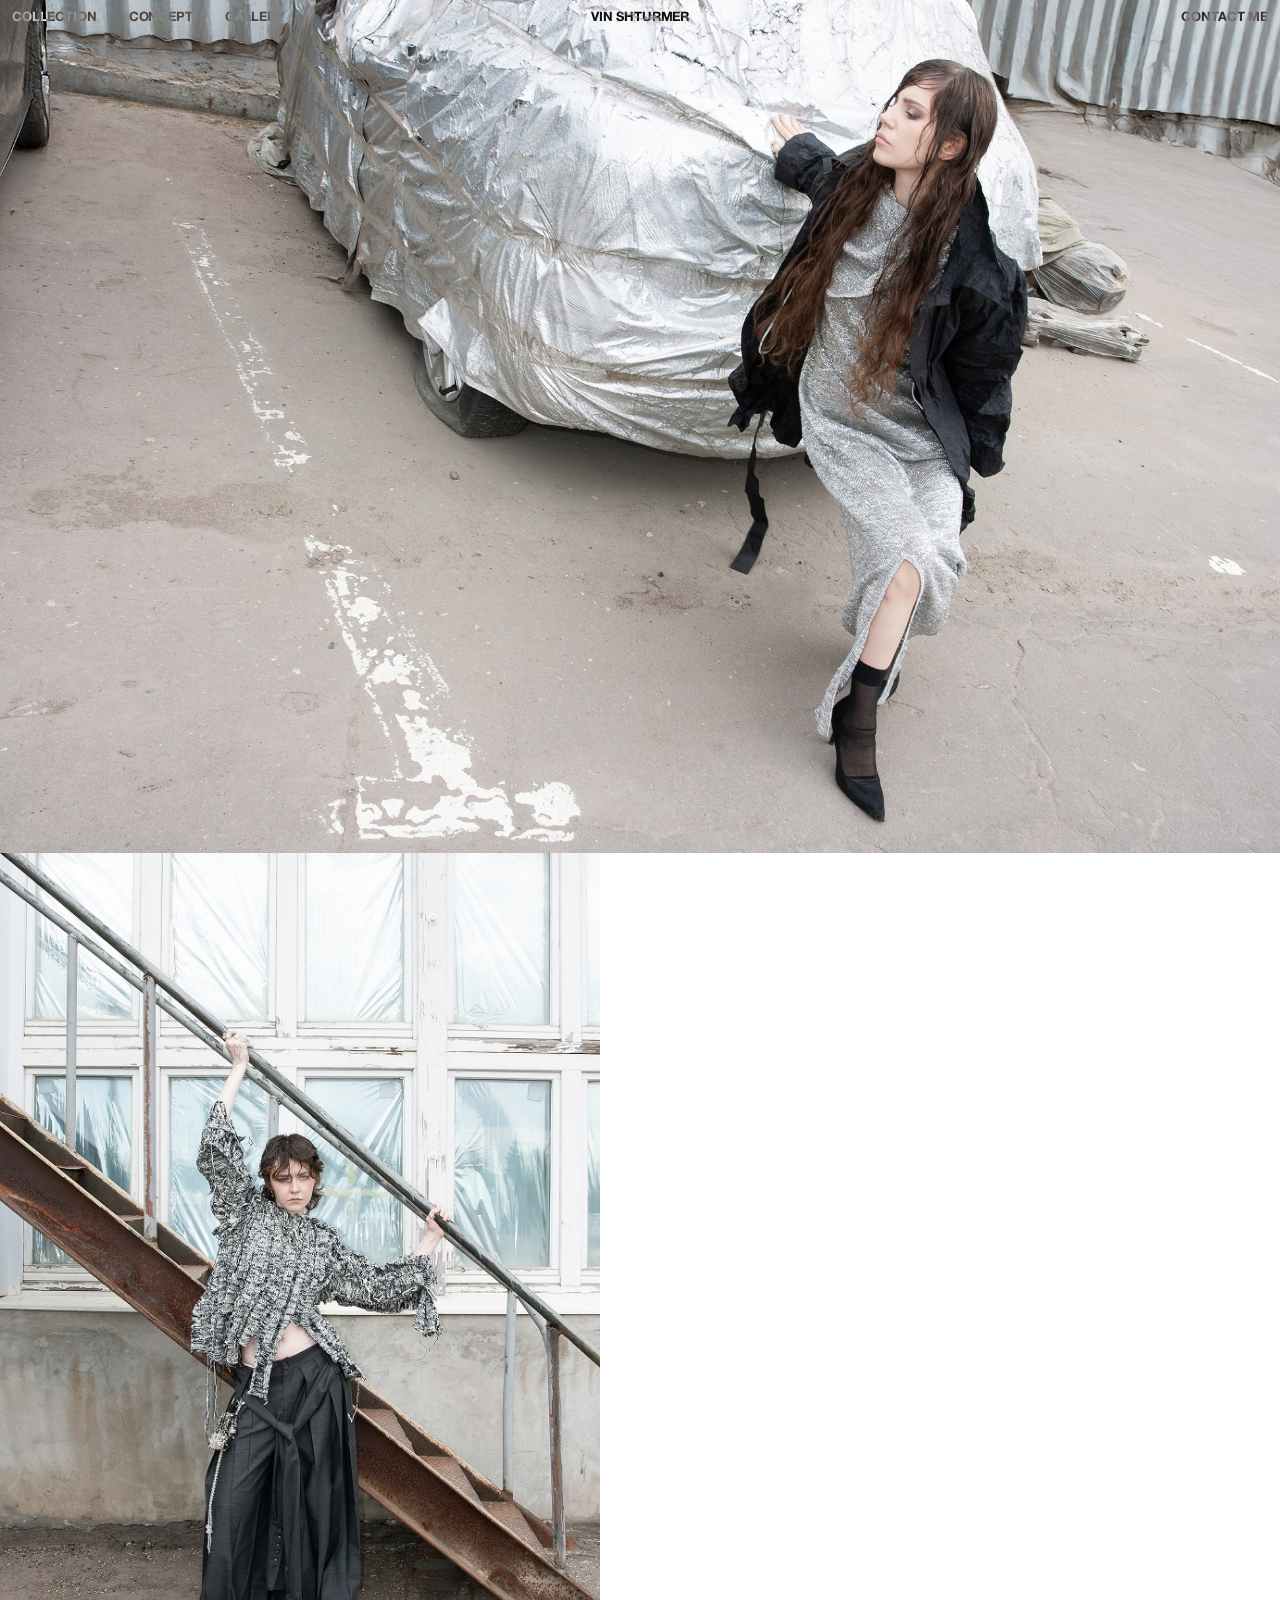
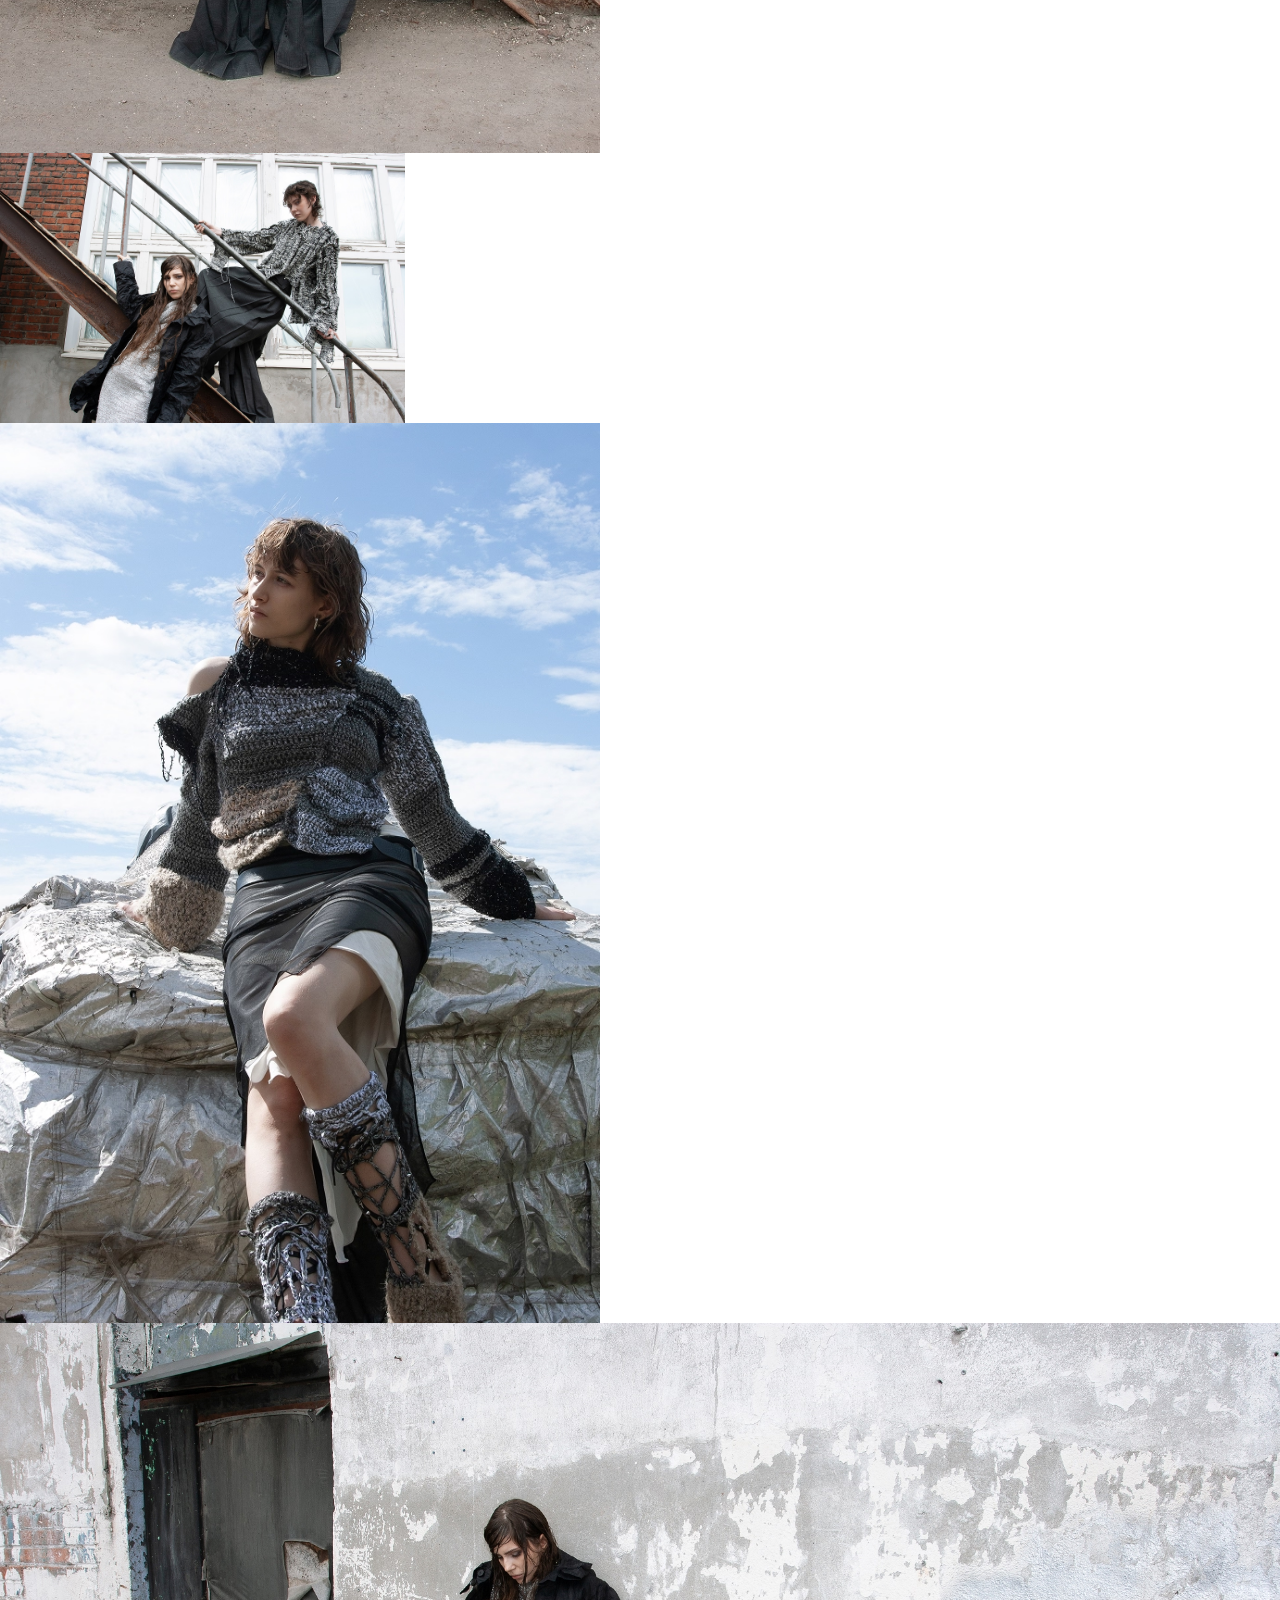
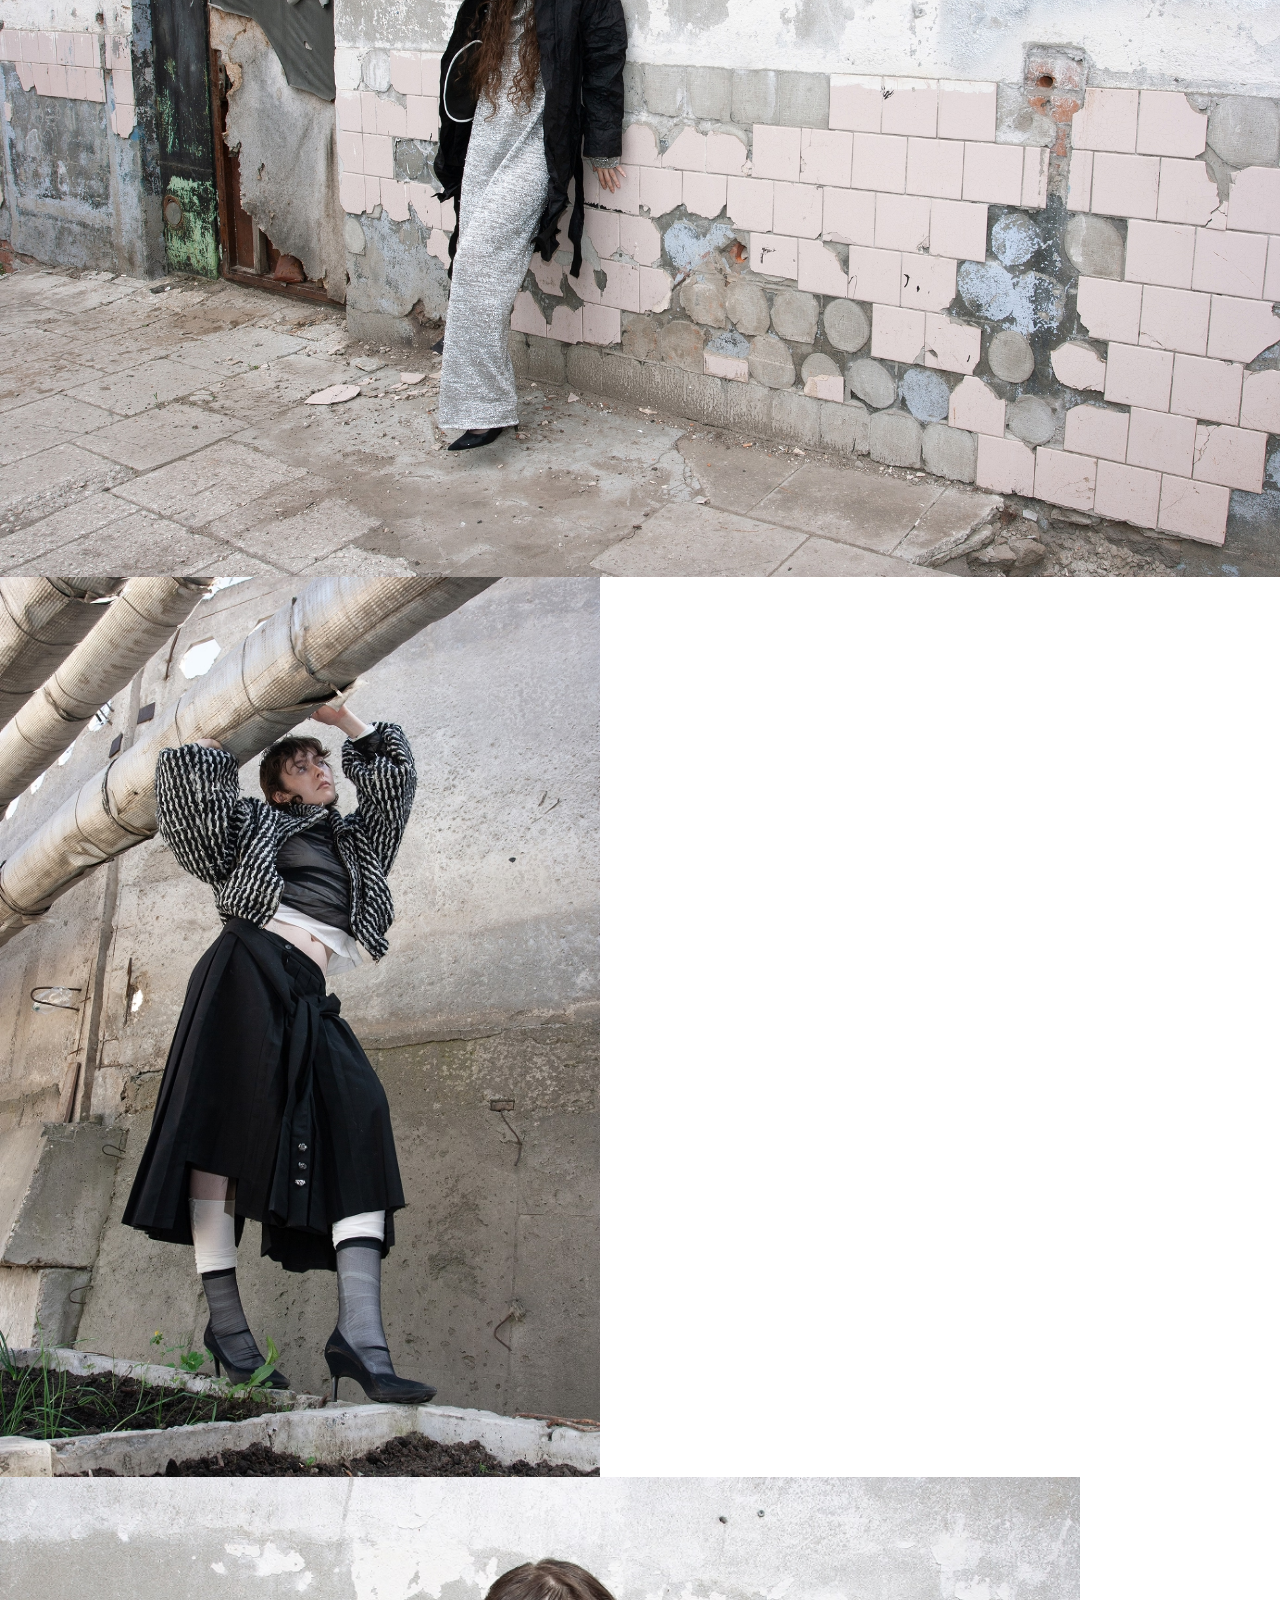
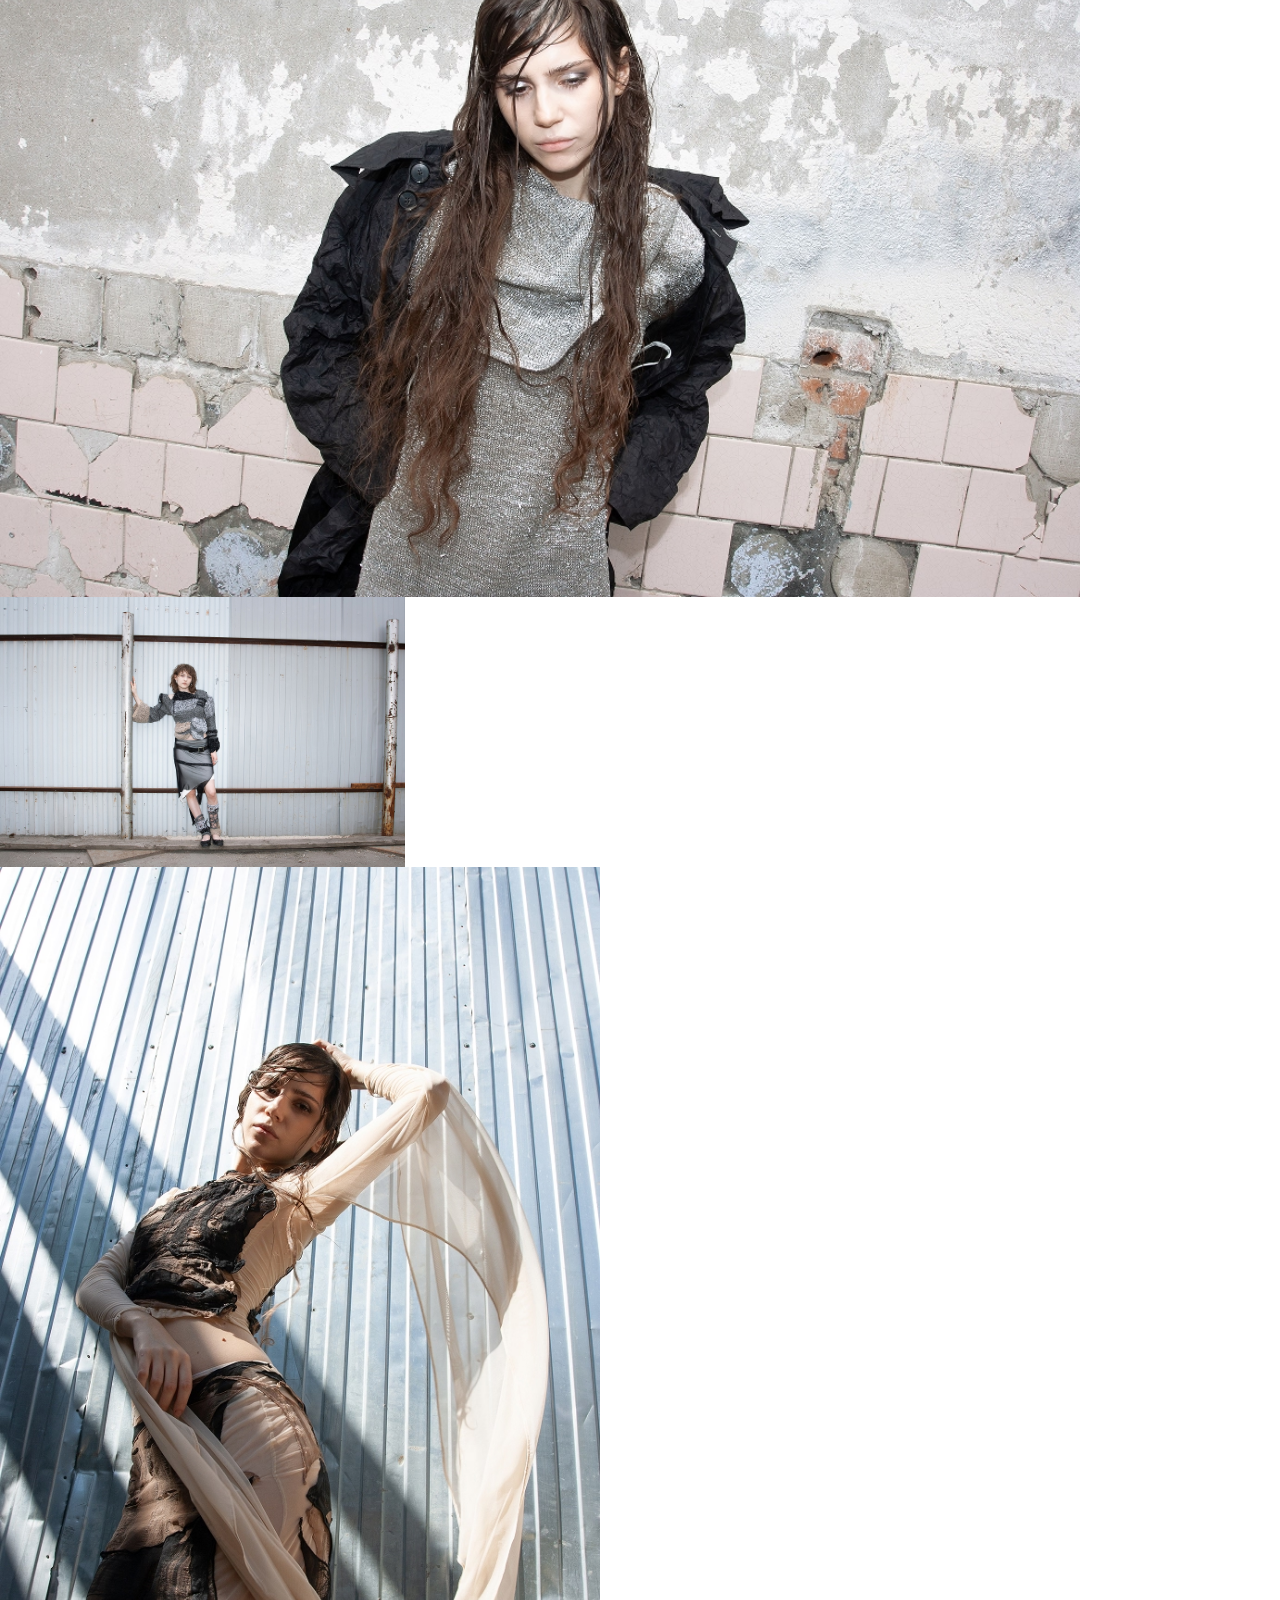
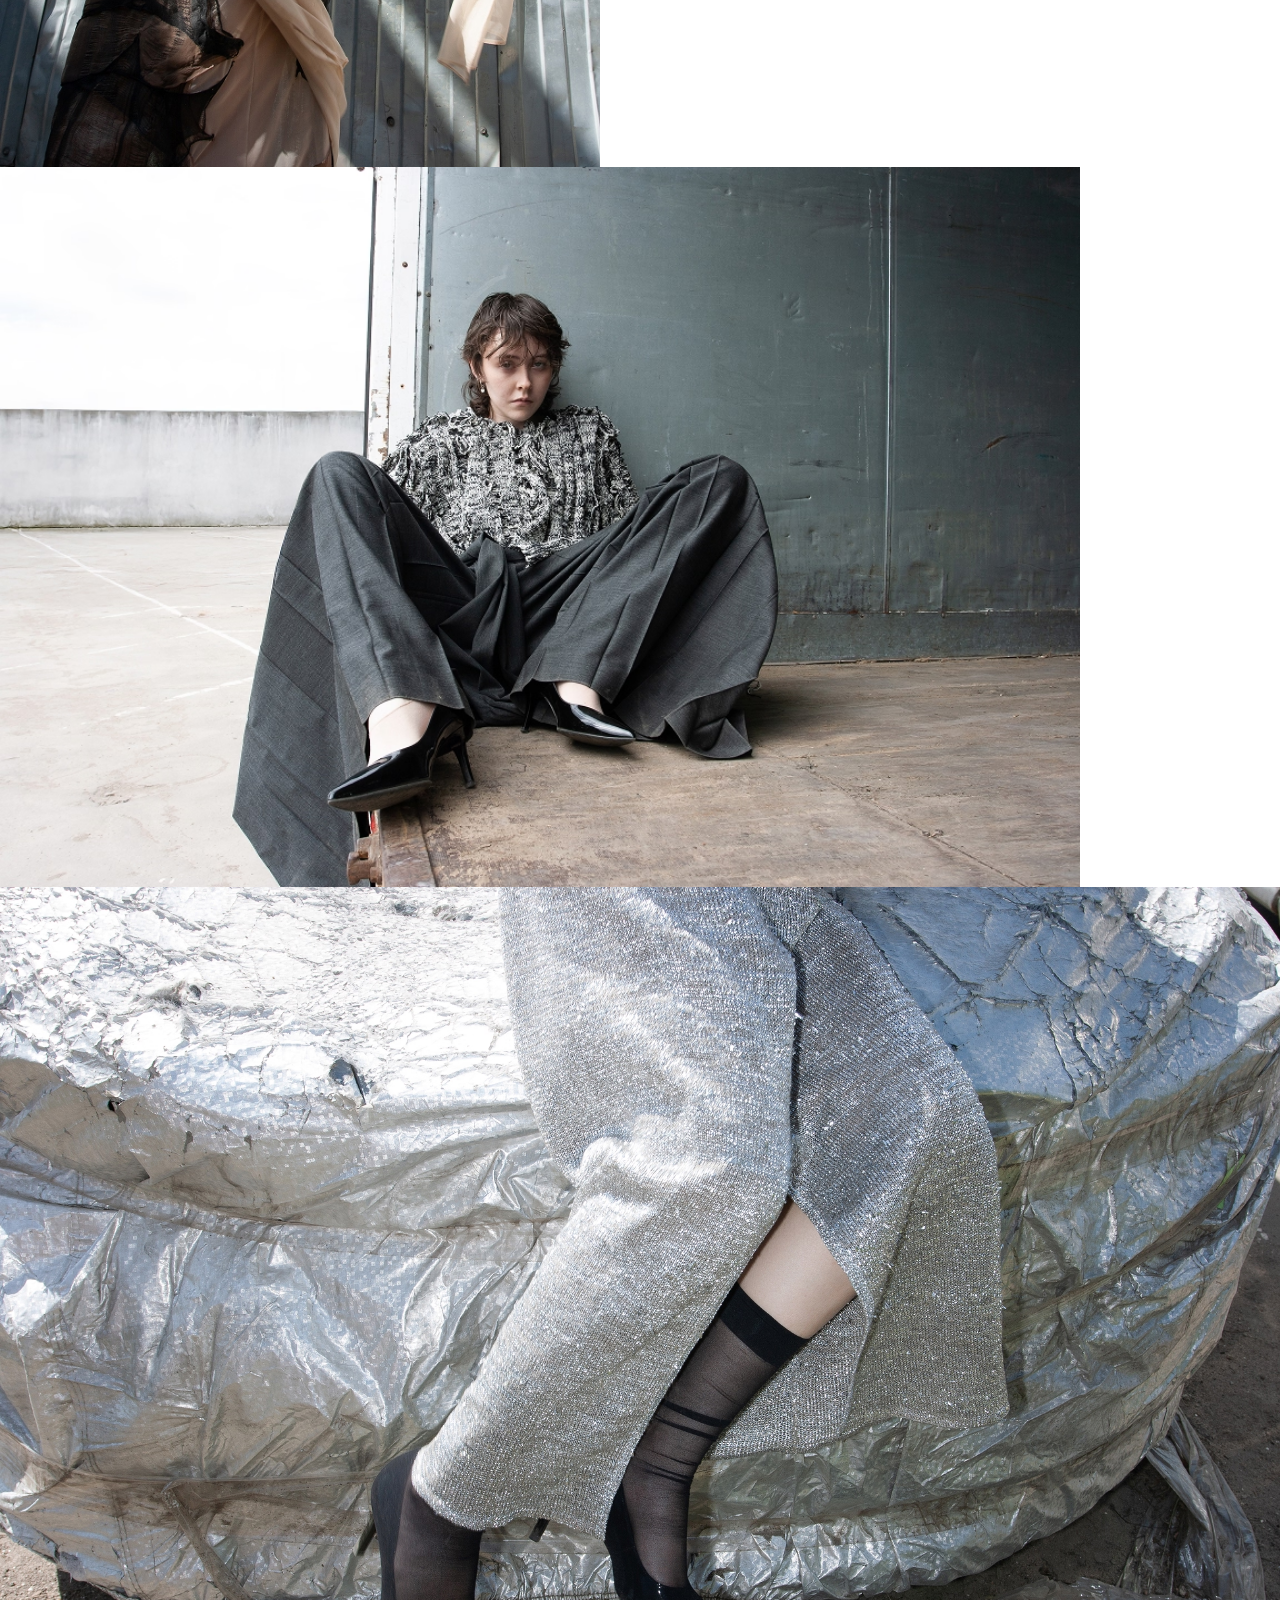
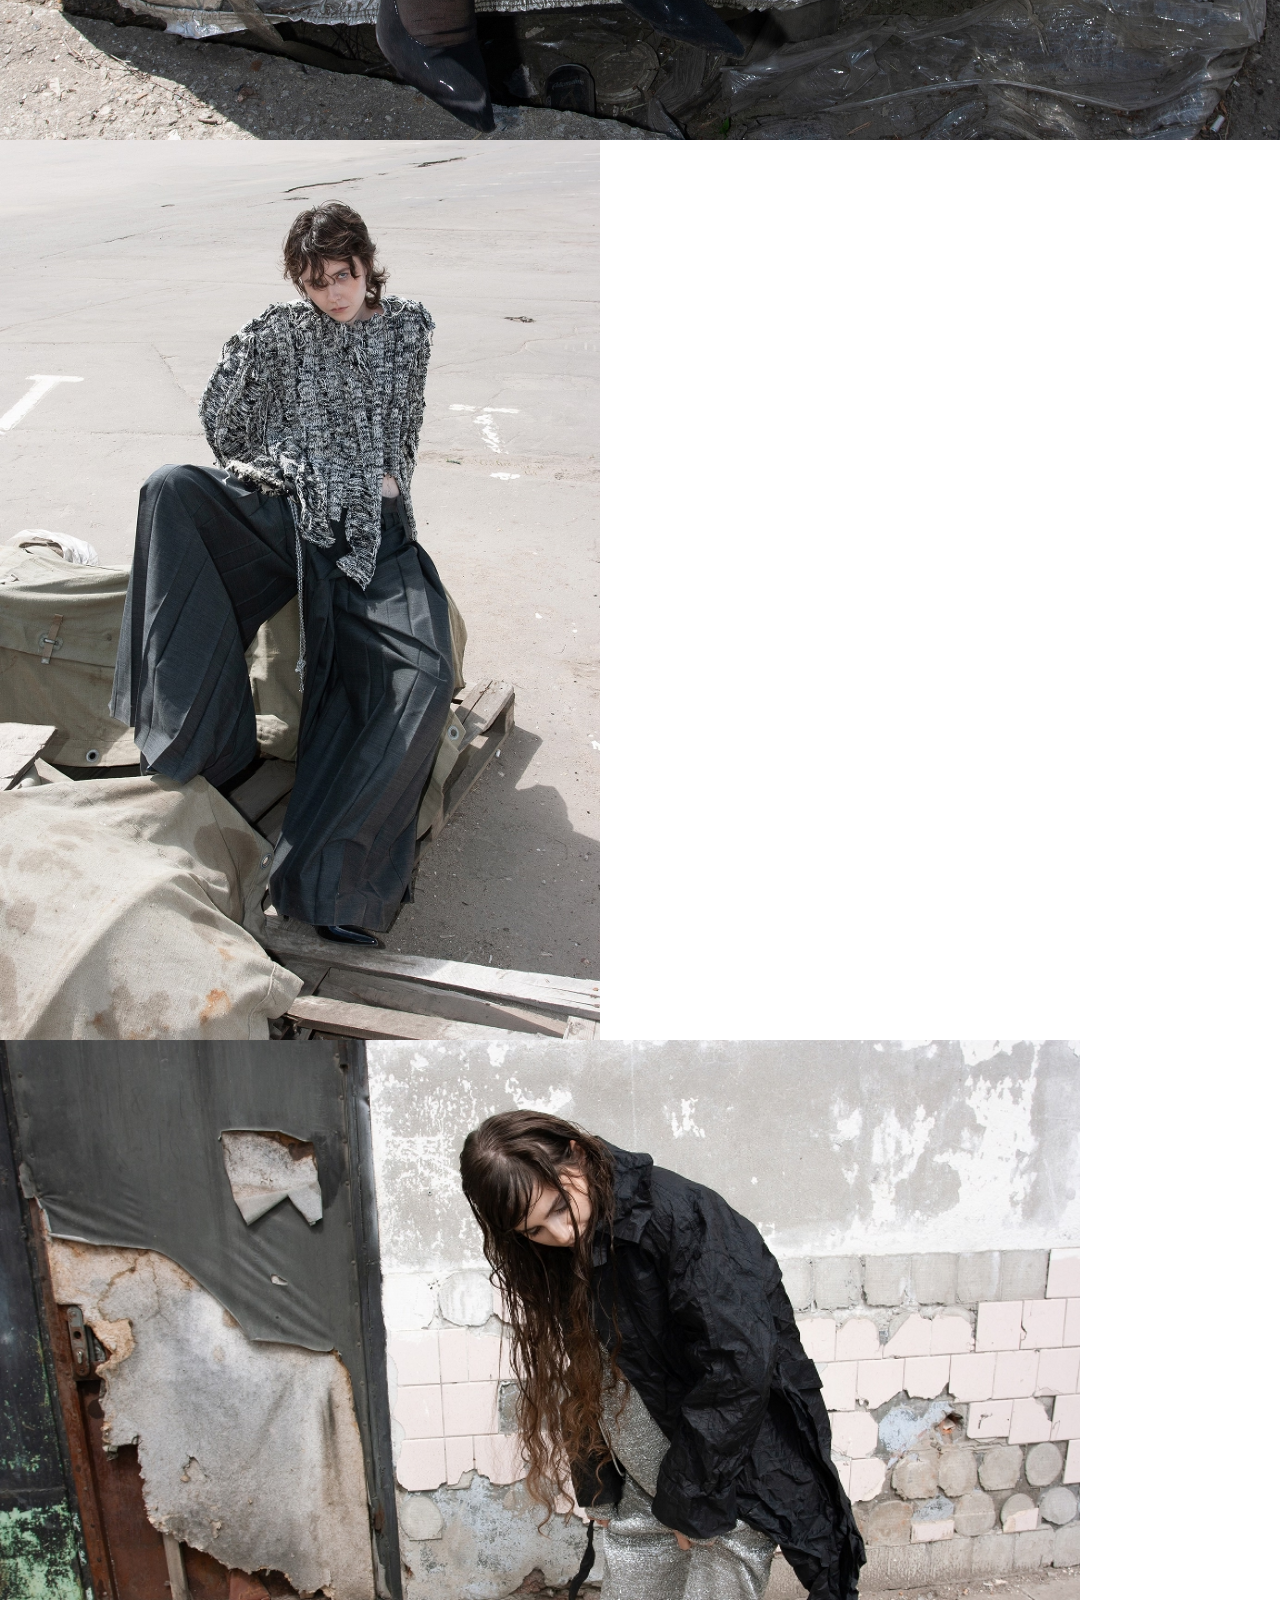
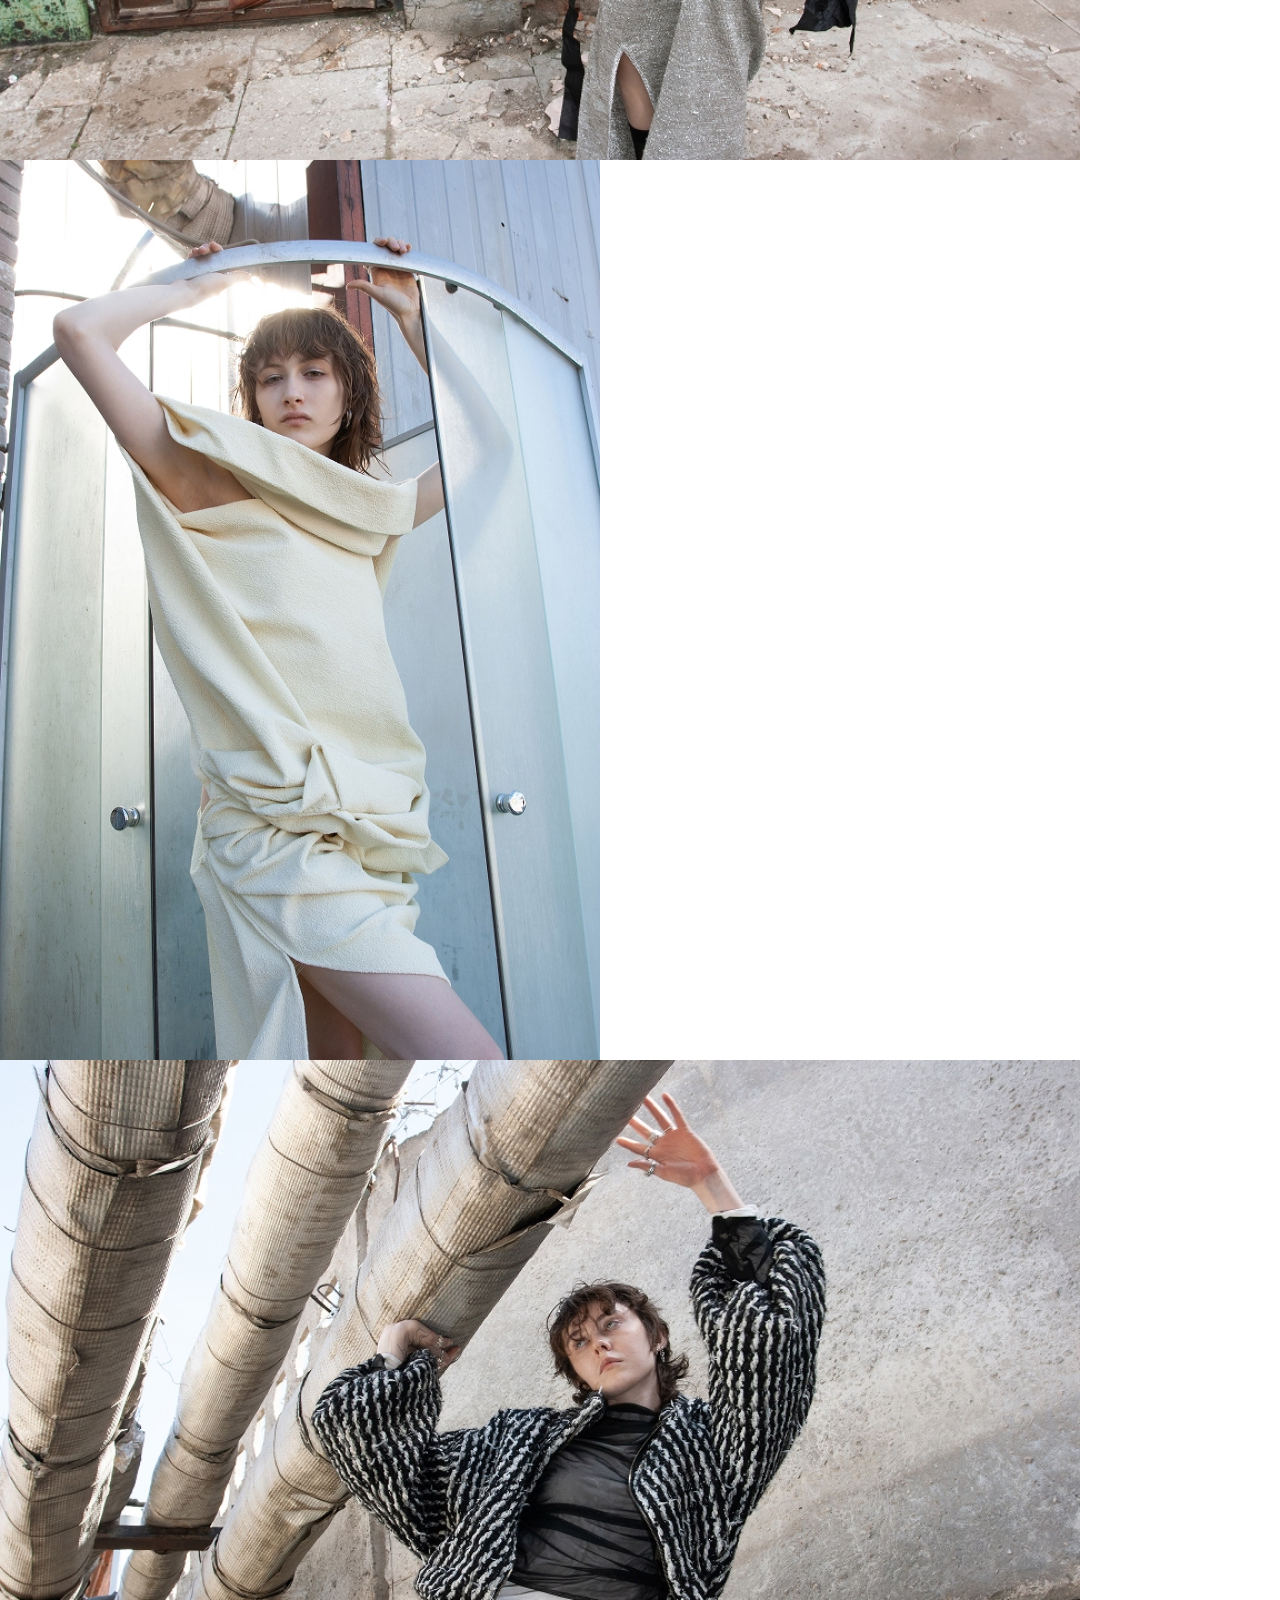
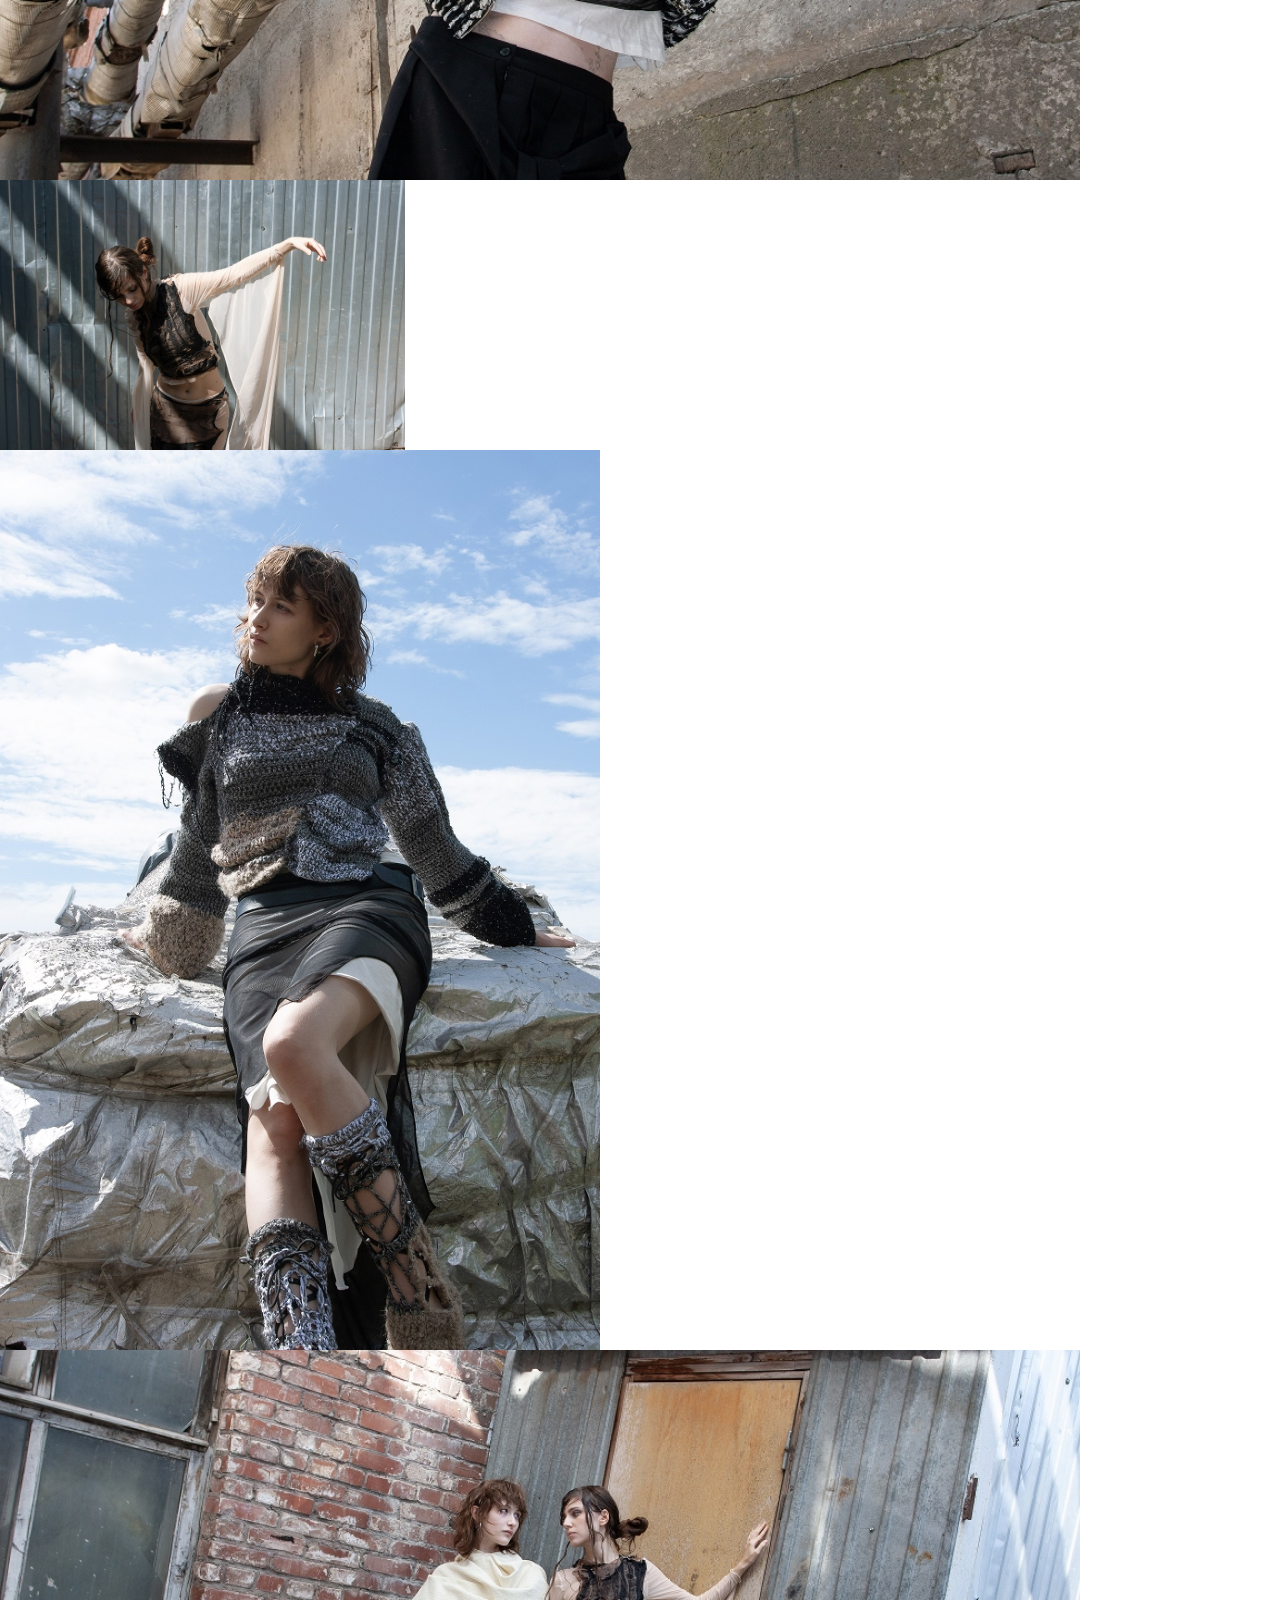
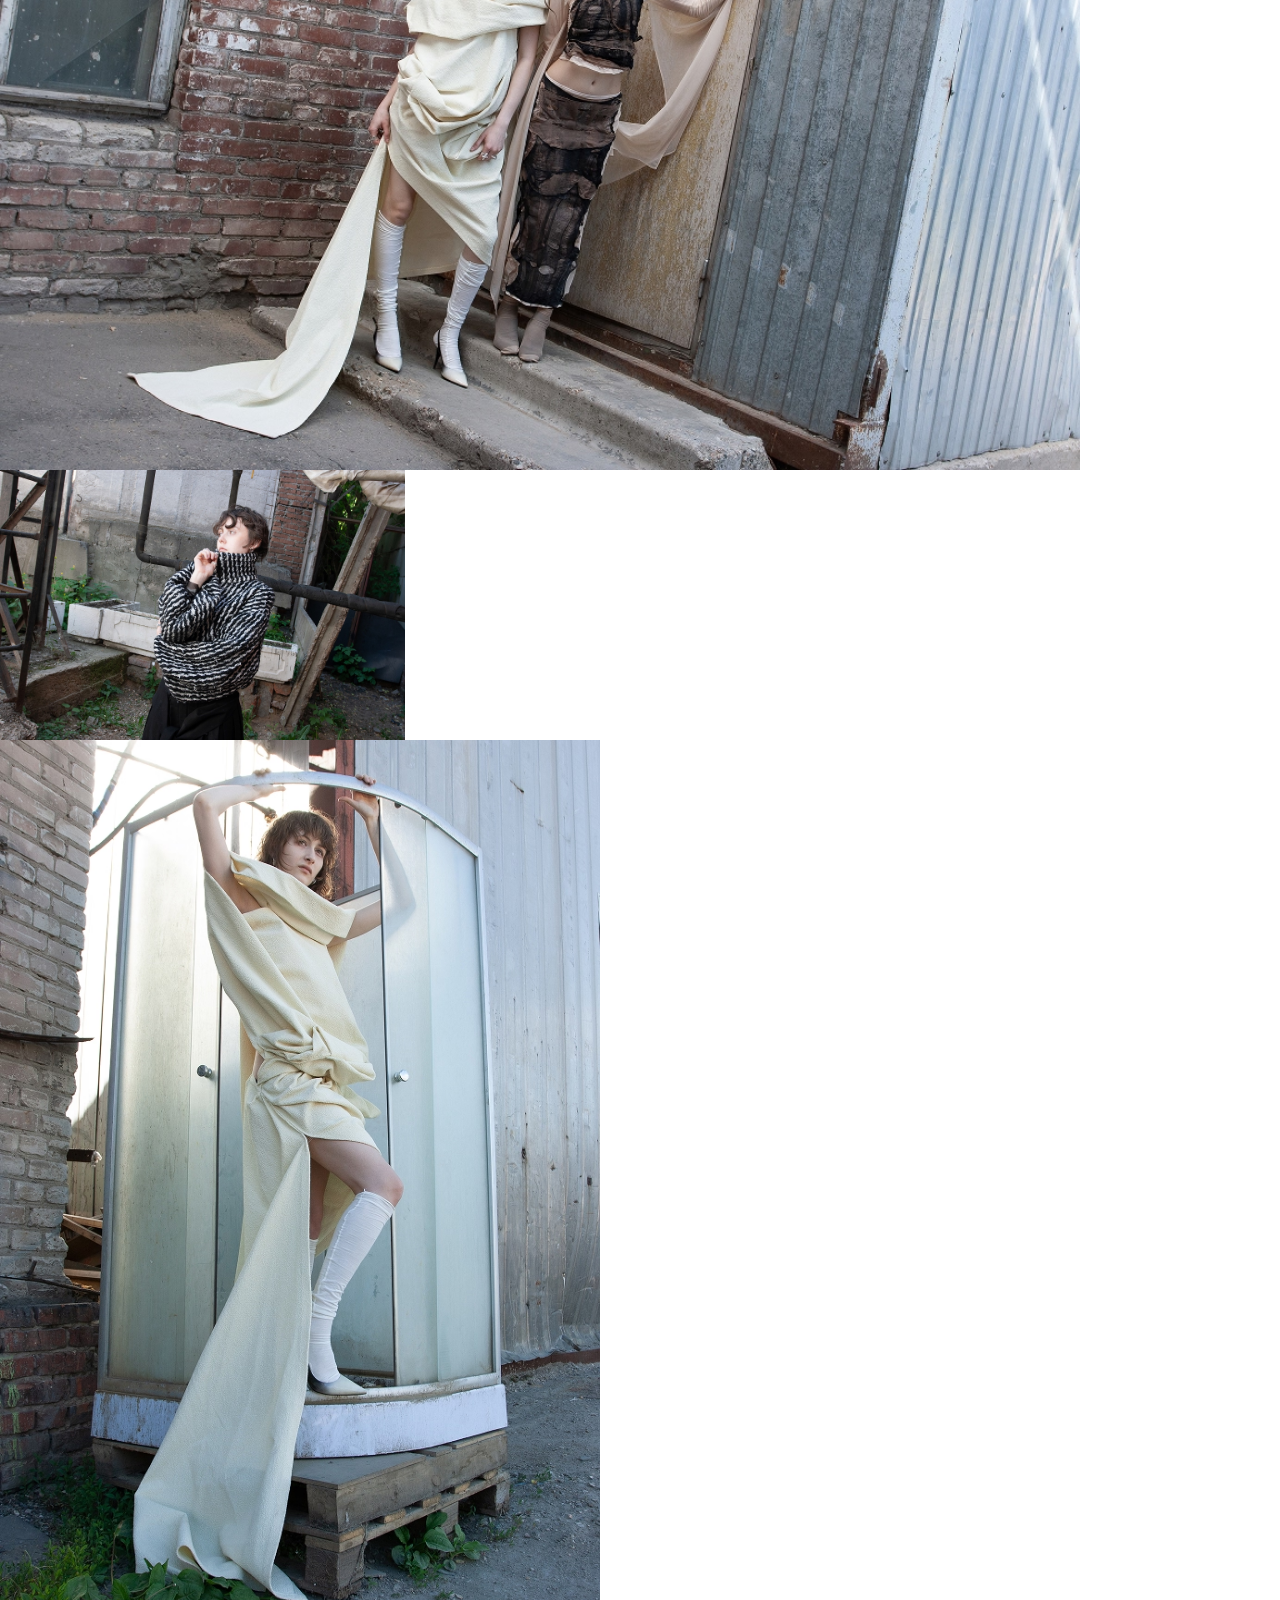
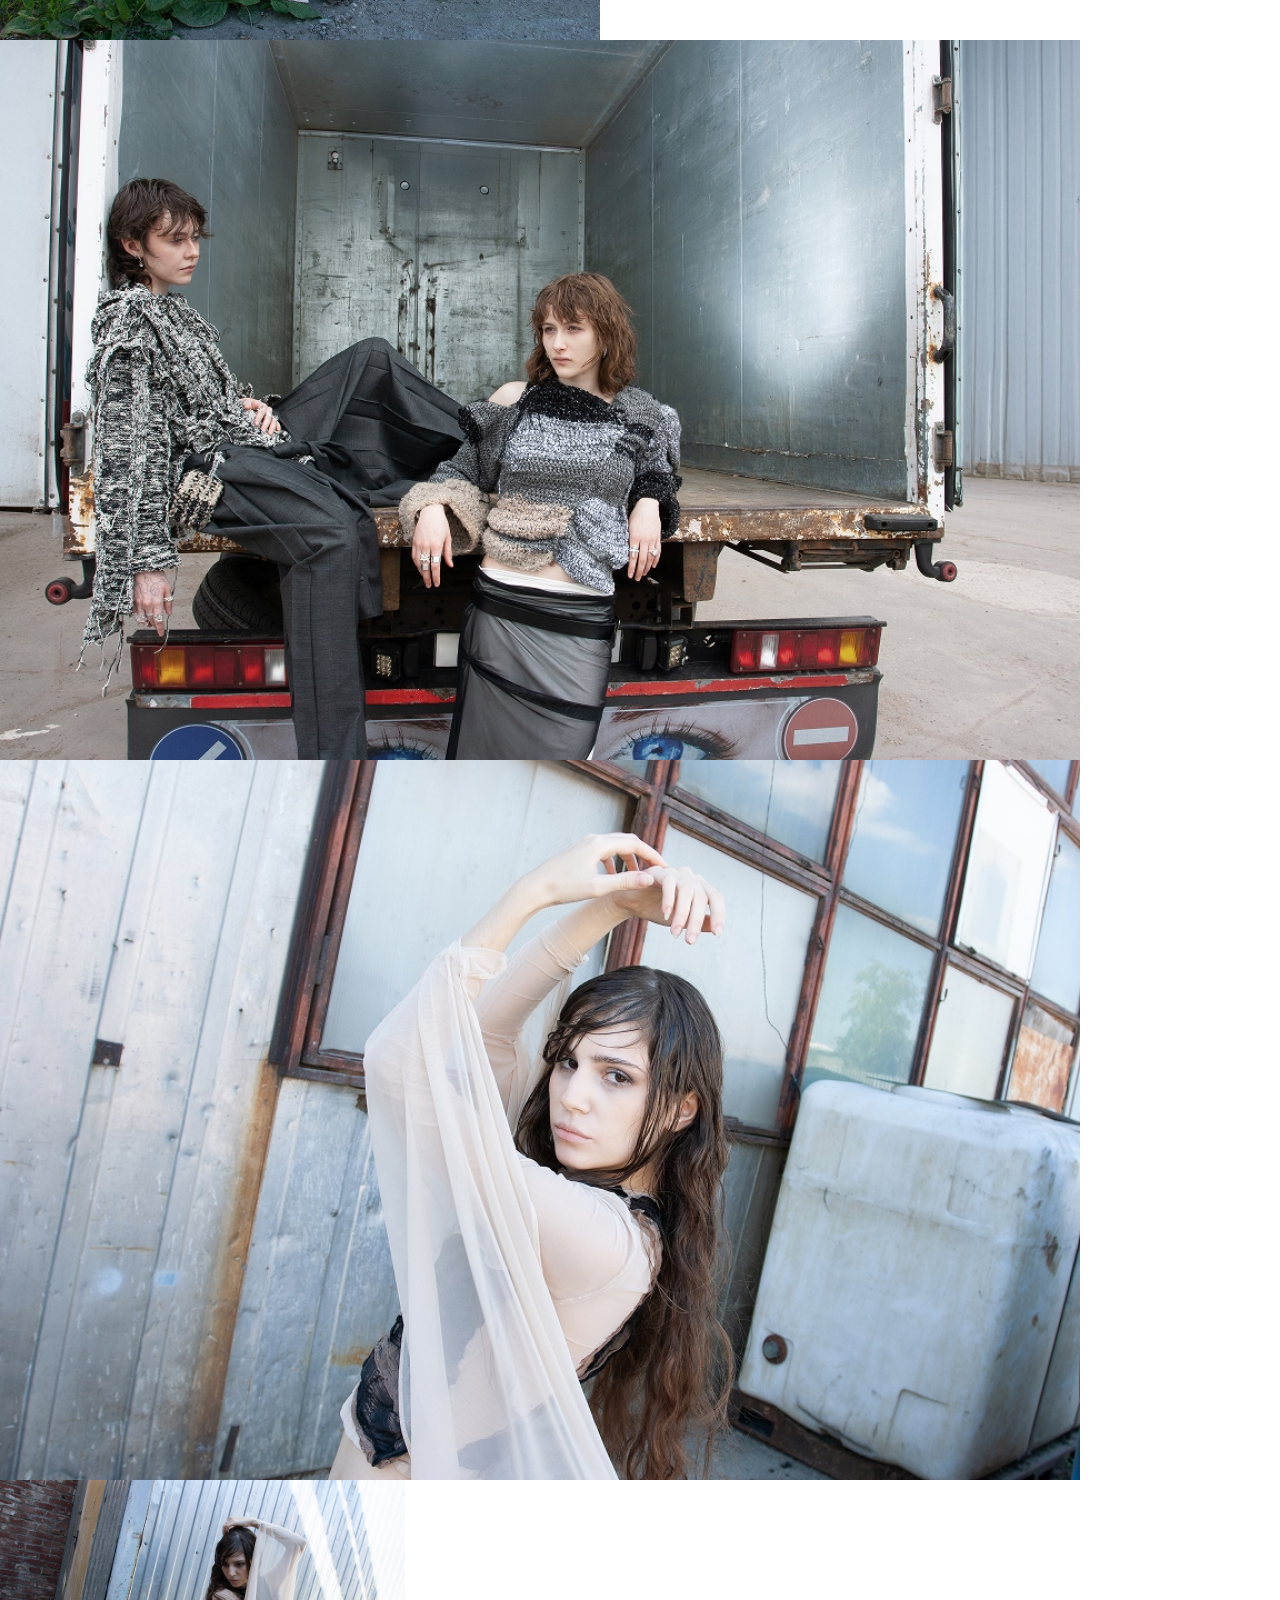
==== commit 31cbffc6: "Wire up real nav/contact links, restyle header, adjust turn-hint/gallery layout Header nav, brand, a" ====
--- a/gallery.html
+++ b/gallery.html
@@ -23,15 +23,15 @@
 
 <!-- header, matching index.html — plain links back to the main page's
      sections since this is its own top-level page, not a scroll target -->
-<div id="header">
-  <div class="nav-left">
-    <a href="index.html">Collection</a>
-    <a href="index.html#concept">Concept</a>
-    <a href="gallery.html">Gallery</a>
-  </div>
-  <span class="brand">Vin Shturmer</span>
-  <a href="index.html#contact">Contact me</a>
-</div>
+     <div id="header">
+      <div class="nav-left">
+        <a href="http://vinshturmer.fun/">Collection</a>
+        <a href="http://vinshturmer.fun/#about">Concept</a>
+        <a href="http://vinshturmer.fun/gallery">Gallery</a>
+      </div>
+      <span class="brand"><a href="http://vinshturmer.fun/">Vin Shturmer</a></span>
+      <a href="http://vinshturmer.fun/#contact">Contact me</a>
+    </div>
 
 <!-- 33 photos stacked straight down, full width, no gaps, each at its own
      native aspect ratio (no cropping) — roughly 1 vertical shot per 2
@@ -40,39 +40,39 @@
      browser reserves the right box before the (lazy-loaded) image arrives,
      instead of the page jumping as each one loads in. -->
 <section id="gallery-page">
-  <img class="gallery-photo-l" loading="lazy" src="assets/images/gallery/IMG_7797%201.avif" width="972" height="648" alt="Look 3">
+  <img class="gallery-photo-l" loading="lazy" src="assets/images/gallery/IMG_7797%201.avif"  alt="Look 3">
 
-  <img class="gallery-photo-v" loading="lazy" src="assets/images/gallery/IMG_7799%201.avif" width="648" height="972" alt="Look 1">
-  <img class="gallery-photo-s" loading="lazy" src="assets/images/gallery/IMG_7800%201.avif" width="972" height="648" alt="Look 6">
+  <img class="gallery-photo-v" loading="lazy" src="assets/images/gallery/IMG_7799%201.avif"  alt="Look 1">
+  <img class="gallery-photo-s" loading="lazy" src="assets/images/gallery/IMG_7800%201.avif"  alt="Look 6">
 
-  <img class="gallery-photo-v" loading="lazy" src="assets/images/gallery/IMG_7806%201.avif" width="648" height="972" alt="Look 4">
-  <img class="gallery-photo-l" loading="lazy" src="assets/images/gallery/IMG_7798%201.avif" width="972" height="648" alt="Look 5">
-  <img class="gallery-photo-v" loading="lazy" src="assets/images/gallery/IMG_7810%201.avif" width="648" height="972" alt="Look 7">
-  <img class="gallery-photo-m" loading="lazy" src="assets/images/gallery/IMG_7801%201.avif" width="972" height="648" alt="Look 8">
-  <img class="gallery-photo-s" loading="lazy" src="assets/images/gallery/IMG_7802%202.avif" width="972" height="648" alt="Look 9">
-  <img class="gallery-photo-v" loading="lazy" src="assets/images/gallery/IMG_7812%201.avif" width="648" height="972" alt="Look 10">
-  <img class="gallery-photo-m" loading="lazy" src="assets/images/gallery/IMG_7804%201.avif" width="972" height="648" alt="Look 11">
-  <img class="gallery-photo-l" loading="lazy" src="assets/images/gallery/IMG_7805%202.avif" width="972" height="648" alt="Look 12">
-  <img class="gallery-photo-v" loading="lazy" src="assets/images/gallery/IMG_7815%202.avif" width="648" height="972" alt="Look 13">
-  <img class="gallery-photo-m" loading="lazy" src="assets/images/gallery/IMG_7796%201.avif" width="972" height="648" alt="Look 2">
+  <img class="gallery-photo-v" loading="lazy" src="assets/images/gallery/IMG_7806%201.avif"  alt="Look 4">
+  <img class="gallery-photo-l" loading="lazy" src="assets/images/gallery/IMG_7798%201.avif"  alt="Look 5">
+  <img class="gallery-photo-v" loading="lazy" src="assets/images/gallery/IMG_7810%201.avif"  alt="Look 7">
+  <img class="gallery-photo-m" loading="lazy" src="assets/images/gallery/IMG_7801%201.avif"  alt="Look 8">
+  <img class="gallery-photo-s" loading="lazy" src="assets/images/gallery/IMG_7802%202.avif" alt="Look 9">
+  <img class="gallery-photo-v" loading="lazy" src="assets/images/gallery/IMG_7812%201.avif"  alt="Look 10">
+  <img class="gallery-photo-m" loading="lazy" src="assets/images/gallery/IMG_7804%201.avif"  alt="Look 11">
+  <img class="gallery-photo-l" loading="lazy" src="assets/images/gallery/IMG_7805%202.avif"  alt="Look 12">
+  <img class="gallery-photo-v" loading="lazy" src="assets/images/gallery/IMG_7815%202.avif"  alt="Look 13">
+  <img class="gallery-photo-m" loading="lazy" src="assets/images/gallery/IMG_7796%201.avif"  alt="Look 2">
 
-  <img class="gallery-photo-v" loading="lazy" src="assets/images/gallery/IMG_7822%201.avif" width="648" height="972" alt="Look 16">
-  <img class="gallery-photo-m" loading="lazy" src="assets/images/gallery/IMG_7809%201.avif" width="972" height="648" alt="Look 17">
-  <img class="gallery-photo-s" loading="lazy" src="assets/images/gallery/IMG_7813%201.avif" width="972" height="648" alt="Look 18">
-  <img class="gallery-photo-v" loading="lazy" src="assets/images/gallery/IMG_7823%201.avif" width="648" height="972" alt="Look 19">
-  <img class="gallery-photo-m" loading="lazy" src="assets/images/gallery/IMG_7814%202.avif" width="972" height="648" alt="Look 20">
-  <img class="gallery-photo-s" loading="lazy" src="assets/images/gallery/IMG_7816%201.avif" width="972" height="648" alt="Look 21">
-  <img class="gallery-photo-v" loading="lazy" src="assets/images/gallery/IMG_7826%201.avif" width="648" height="972" alt="Look 22">
-  <img class="gallery-photo-m" loading="lazy" src="assets/images/gallery/IMG_7831%202.avif" width="972" height="648" alt="Look 32">
+  <img class="gallery-photo-v" loading="lazy" src="assets/images/gallery/IMG_7822%201.avif"  alt="Look 16">
+  <img class="gallery-photo-m" loading="lazy" src="assets/images/gallery/IMG_7809%201.avif"  alt="Look 17">
+  <img class="gallery-photo-s" loading="lazy" src="assets/images/gallery/IMG_7813%201.avif"  alt="Look 18">
+  <img class="gallery-photo-v" loading="lazy" src="assets/images/gallery/IMG_7823%201.avif"  alt="Look 19">
+  <img class="gallery-photo-m" loading="lazy" src="assets/images/gallery/IMG_7814%202.avif"  alt="Look 20">
+  <img class="gallery-photo-s" loading="lazy" src="assets/images/gallery/IMG_7816%201.avif"  alt="Look 21">
+  <img class="gallery-photo-v" loading="lazy" src="assets/images/gallery/IMG_7826%201.avif"  alt="Look 22">
+  <img class="gallery-photo-m" loading="lazy" src="assets/images/gallery/IMG_7831%202.avif"  alt="Look 32">
 
-  <img class="gallery-photo-m" loading="lazy" src="assets/images/gallery/IMG_7820%201.avif" width="972" height="648" alt="Look 26">
-  <img class="gallery-photo-s" loading="lazy" src="assets/images/gallery/IMG_7817%202.avif" width="972" height="648" alt="Look 23">
+  <img class="gallery-photo-m" loading="lazy" src="assets/images/gallery/IMG_7820%201.avif"  alt="Look 26">
+  <img class="gallery-photo-s" loading="lazy" src="assets/images/gallery/IMG_7817%202.avif"  alt="Look 23">
 
-  <img class="gallery-photo-l" loading="lazy" src="assets/images/gallery/IMG_7821%202.avif" width="972" height="648" alt="Look 27">
-  <img class="gallery-photo-v" loading="lazy" src="assets/images/gallery/IMG_7829%201.avif" width="648" height="972" alt="Look 28">
-  <img class="gallery-photo-m" loading="lazy" src="assets/images/gallery/IMG_7824%201.avif" width="972" height="648" alt="Look 29">
-  <img class="gallery-photo-l" loading="lazy" src="assets/images/gallery/IMG_7825%201.avif" width="972" height="648" alt="Look 30">
-  <img class="gallery-photo-v" loading="lazy" src="assets/images/gallery/IMG_7830%201.avif" width="648" height="972" alt="Look 31">
+  <img class="gallery-photo-l" loading="lazy" src="assets/images/gallery/IMG_7821%202.avif"  alt="Look 27">
+  <img class="gallery-photo-v" loading="lazy" src="assets/images/gallery/IMG_7829%201.avif"  alt="Look 28">
+  <img class="gallery-photo-m" loading="lazy" src="assets/images/gallery/IMG_7824%201.avif"  alt="Look 29">
+  <img class="gallery-photo-l" loading="lazy" src="assets/images/gallery/IMG_7825%201.avif"  alt="Look 30">
+  <img class="gallery-photo-v" loading="lazy" src="assets/images/gallery/IMG_7830%201.avif"  alt="Look 31">
 </section>
 
 <script src="js/gallery-preloader.js?v=202607130200"></script>
--- a/css/style.css
+++ b/css/style.css
@@ -80,7 +80,7 @@
 #fig-wrap img.on{display:block;}
 
 /* ── header ── */
-#header{position:fixed;top:0;left:0;right:0;z-index:20;display:flex;align-items:center;justify-content:space-between;padding:12px 12px;font-size:13px;font-weight:700;letter-spacing:-.01em;text-transform:uppercase;color:#000;background:#fff;}
+#header{position:fixed;top:0;left:0;right:0;z-index:20;display:flex;align-items:center;justify-content:space-between;padding:12px 12px;font-size:13px;font-weight:700;letter-spacing:-.01em;text-transform:uppercase;color:#fff;mix-blend-mode:difference; background:transparent;}
 #header.no-bg{background:transparent;}
 
 /* dev-only toggle: pick a scroll transition style for the look blocks */
@@ -155,8 +155,8 @@
 }
 .look-nav-item.active{color:#000;}
 #header .nav-left{display:flex;gap:32px;}
-#header a{text-decoration:none;color:#000;cursor:pointer;opacity:1;}
-#header a:hover{opacity:.7;}
+#header a{text-decoration:none;color:#fff;cursor:pointer;opacity:1;}
+#header a:hover{text-decoration: underline;}
 #header .brand{
   position:absolute;left:50%;transform:translateX(-50%);
   font-weight:700;
@@ -333,10 +333,10 @@
 .turn-hint{
   font-family:'HN',sans-serif;font-weight:700;font-size:13px;
   letter-spacing:-.01em;
-  position:absolute;left:50%;bottom:4%;transform:translateX(-50%);
+  position:absolute;left:50%;bottom:2%;transform:translateX(-50%);
   display:flex;flex-direction:column;align-items:center;gap:0px;
   z-index:10;pointer-events:none;
-  color:rgba(0,0,0,.2);
+  color:rgba(0,0,0,.1);
   transition:opacity .2s ease;
 }
 .turn-hint.turn-hint-hidden{opacity:0 !important;}
@@ -367,7 +367,10 @@
    needs more overscan than this box's own aspect leaves slack for, so the
    oversized frame has to crop at the edges instead of spilling past the
    container */
-.c2-turn{left:0;top:0;width:45.83%;height:95vh;z-index:1;cursor:grab;touch-action:none;overflow:hidden;}
+   .turn-hint-wrap{
+    left:0;top:0;width:45.83%;height:90vh;
+   }
+.c2-turn{position:absolute;left:0;top:0;width:100%;height:90vh;z-index:1;cursor:grab;touch-action:none;overflow: hidden;}
 .c2-turn.active{cursor:grabbing;}
 .c2-turn img{position:absolute;inset:0;width:100%;height:100%;object-fit:contain;object-position:bottom center;display:none;pointer-events:none;}
 .c2-turn img.on{display:block;}
@@ -381,7 +384,7 @@
   letter-spacing:-.01em;text-align:justify;color:#000;
 }
 /* overflow:hidden — see .c2-turn's comment */
-.c3-turn{left:0;top:0;width:45.83%;height:95vh;z-index:1;cursor:grab;touch-action:none;overflow:hidden;}
+.c3-turn{position:absolute;left:0;top:0;width:100%;height:90vh;z-index:1;cursor:grab;touch-action:none;overflow: hidden;}
 .c3-turn.active{cursor:grabbing;}
 .c3-turn img{position:absolute;inset:0;width:100%;height:100%;object-fit:contain;object-position:bottom center;display:none;pointer-events:none;}
 .c3-turn img.on{display:block;}
@@ -402,7 +405,7 @@
   letter-spacing:-.01em;text-align:justify;color:#000;
 }
 /* overflow:hidden — see .c2-turn's comment */
-.c4-turn{left:0;top:0;width:45.83%;height:95vh;z-index:1;cursor:grab;touch-action:none;overflow:hidden;}
+.c4-turn{position:absolute;left:0;top:0;width:100%;height:90vh;z-index:1;cursor:grab;touch-action:none;overflow: hidden;}
 .c4-turn.active{cursor:grabbing;}
 .c4-turn img{position:absolute;inset:0;width:100%;height:100%;object-fit:contain;object-position:bottom center;display:none;pointer-events:none;}
 .c4-turn img.on{display:block;}
@@ -748,12 +751,13 @@
    instead of directly beneath it, rather than a separately hand-placed
    offset. */
 #contact{position:relative;height:100vh;background:#fff;overflow:hidden;}
-
+#contact a{text-decoration:none;color:#000;cursor:pointer;opacity:1;}
+#contact a:hover{text-decoration: underline;}
 /* min(vw, vh*1.6) — see .about-photo's comment; without it this box stays
    full vw-size on a short window and collides with the bio text above it,
    which (thanks to the font-size fix) is now correctly shrinking. */
 .contact-photo{
-  position:absolute;left:50%;top:50%;transform:translate(-50%,-50%);
+  position:relative;left:auto;
   width:min(11.94vw,19.104vh);height:min(11.94vw,19.104vh);overflow:hidden;
 }
 .contact-photo img{position:absolute;inset:0;width:100%;height:100%;object-fit:cover;object-position:center;}
@@ -778,14 +782,16 @@
   margin-top:0;
   display:flex;flex-direction:column;align-items:center;
   font-family:'HN',sans-serif;font-weight:700;font-size:13px;
+  gap:0;
   letter-spacing:-.01em;text-align:center;text-transform:uppercase;color:#000;
   white-space:nowrap;
 }
 
 .contact-sayhi{
-  position:absolute;left:50%;bottom:1.11%;transform:translateX(-50%);
+  position:relative;left:auto;
   font-family:'HN',sans-serif;font-weight:700;font-size:13px;
   letter-spacing:-.01em;text-transform:uppercase;color:#000;
+  text-align:center;cursor:pointer;
 }
 .contact-back{display:none;}
 
@@ -812,7 +818,6 @@
     font-family:'HN',sans-serif;font-weight:700;font-size:13px;
     letter-spacing:-.01em;text-transform:uppercase;color:#000;
     text-align:center;cursor:pointer;
-    margin-top: -60%;
   }
 
 }
@@ -827,3 +832,11 @@
 .gallery-photo-l{display:block;width:100vw;height:auto;}
 .gallery-photo-m{display:block;width:auto;height:80vh;}
 .gallery-photo-s{display:block;width:auto;height:30vh;}
+
+@media (max-width:1024px){
+  #gallery-page{align-items: center;gap:0px;}
+  .gallery-photo-v{display:block;width:auto;height:95vh;margin: 10vh 0px;}
+  .gallery-photo-l{display:block;width:auto;height:30vh;margin: 10vh 2px;}
+  .gallery-photo-m{display:block;width:auto;height:30vh;margin: 2px;}
+  .gallery-photo-s{display:block;width:auto;height:15vh;margin: 10vh 2px;}
+}
